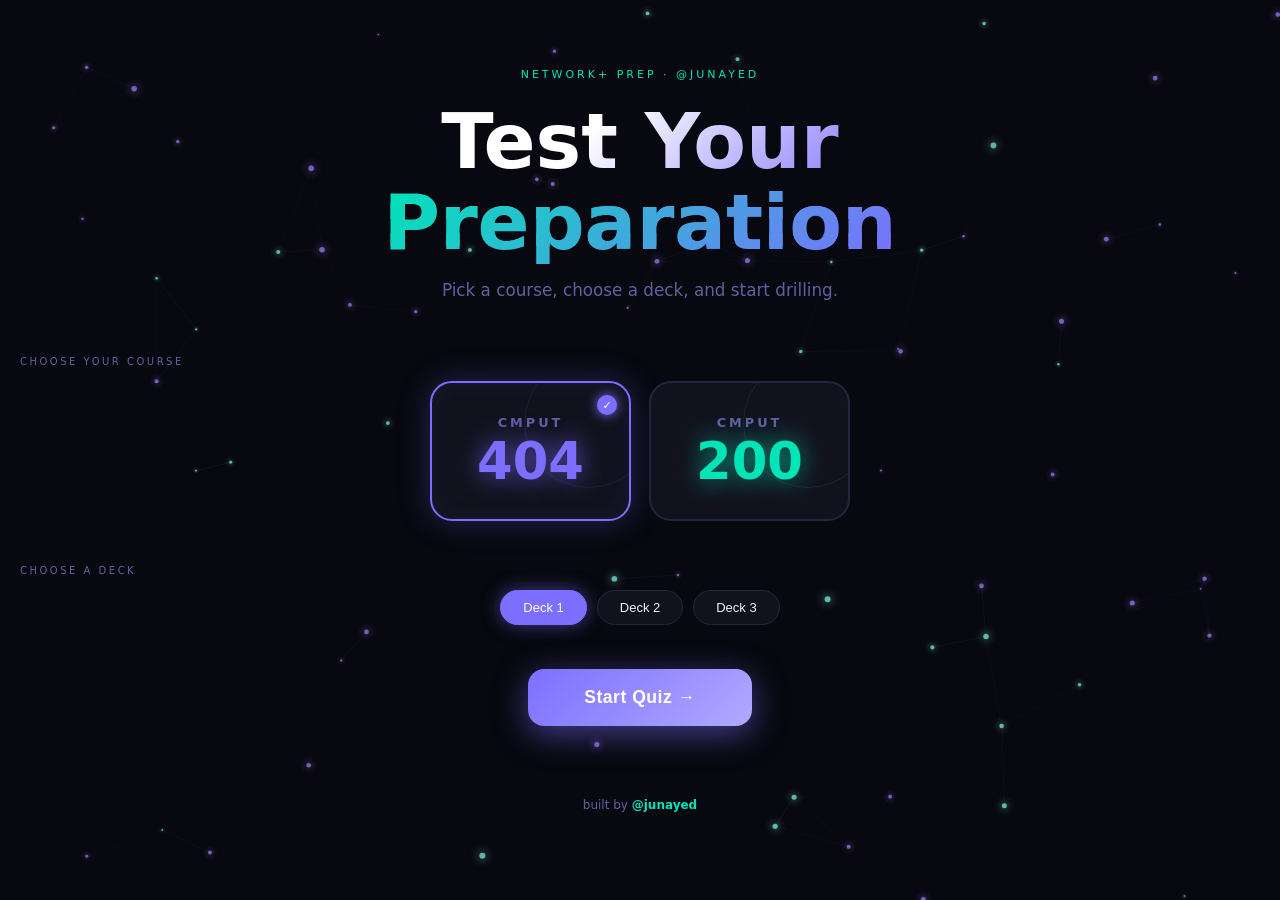
==== index.html @ 9c4a4578 "add index.html for GitHub Pages" ====
<!DOCTYPE html>
<html lang="en">
<head>
<meta charset="UTF-8">
<meta name="viewport" content="width=device-width, initial-scale=1.0">
<title>Net+ Quiz · @junayed</title>
<style>
*, *::before, *::after { box-sizing: border-box; margin: 0; padding: 0; }

:root {
  --bg:      #080810;
  --surface: #12121e;
  --surface2:#1a1a2a;
  --border:  #252540;
  --accent:  #7c6fff;
  --accent2: #00e5b8;
  --text:    #eeeeff;
  --muted:   #6060a0;
  --correct: #00e096;
  --wrong:   #ff4d6d;
}

body {
  font-family: system-ui, -apple-system, sans-serif;
  background: var(--bg);
  color: var(--text);
  min-height: 100vh;
  overflow-x: hidden;
}

/* fixed canvases */
#bgCanvas {
  position: fixed; inset: 0; z-index: 0; pointer-events: none;
}
#fxCanvas {
  position: fixed; inset: 0; z-index: 1000; pointer-events: none;
}

#landing, #quiz { position: relative; z-index: 1; }

/* ══════════ LANDING ══════════ */
#landing {
  min-height: 100vh;
  display: flex;
  flex-direction: column;
  align-items: center;
  justify-content: center;
  padding: 40px 20px 60px;
}

.hero-tag {
  font-size: 11px;
  color: var(--accent2);
  letter-spacing: 3px;
  text-transform: uppercase;
  margin-bottom: 20px;
  opacity: 0;
  animation: fadeDown .6s .15s forwards;
}

@keyframes fadeDown {
  from { opacity:0; transform:translateY(-12px); }
  to   { opacity:1; transform:translateY(0); }
}

.hero-title {
  font-size: clamp(2.6rem, 8vw, 4.8rem);
  font-weight: 900;
  text-align: center;
  line-height: 1.06;
  margin-bottom: 16px;
  opacity: 0;
  animation: fadeDown .6s .3s forwards;
}

.hero-title .line1 {
  display: block;
  background: linear-gradient(135deg, #fff 40%, var(--accent));
  -webkit-background-clip: text;
  -webkit-text-fill-color: transparent;
  background-clip: text;
}

/* glitch */
.glitch {
  display: block;
  background: linear-gradient(135deg, var(--accent2), var(--accent));
  -webkit-background-clip: text;
  -webkit-text-fill-color: transparent;
  background-clip: text;
  position: relative;
}
.glitch::before,
.glitch::after {
  content: attr(data-text);
  position: absolute;
  left: 0; top: 0;
  width: 100%;
  background: linear-gradient(135deg, var(--accent2), var(--accent));
  -webkit-background-clip: text;
  -webkit-text-fill-color: transparent;
  background-clip: text;
}
.glitch::before {
  clip-path: polygon(0 25%, 100% 25%, 100% 45%, 0 45%);
  animation: glitch1 4s infinite;
}
.glitch::after {
  clip-path: polygon(0 62%, 100% 62%, 100% 78%, 0 78%);
  animation: glitch2 4s infinite;
}
@keyframes glitch1 {
  0%,88%,100% { transform:translateX(0); }
  89%  { transform:translateX(-5px); filter:hue-rotate(80deg); }
  91%  { transform:translateX(5px); }
  93%  { transform:translateX(-2px); }
  95%  { transform:translateX(0); }
}
@keyframes glitch2 {
  0%,86%,100% { transform:translateX(0); }
  87%  { transform:translateX(5px); filter:hue-rotate(-80deg); }
  90%  { transform:translateX(-4px); }
  93%  { transform:translateX(2px); }
  95%  { transform:translateX(0); }
}

.hero-sub {
  font-size: 1.05rem;
  color: var(--muted);
  text-align: center;
  margin-bottom: 56px;
  opacity: 0;
  animation: fadeDown .6s .5s forwards;
}

.section-label {
  font-size: 10px;
  color: var(--muted);
  text-transform: uppercase;
  letter-spacing: 2.5px;
  margin-bottom: 14px;
  align-self: flex-start;
  max-width: 420px;
  width: 100%;
}

/* course cards */
.course-cards {
  display: flex;
  gap: 18px;
  margin-bottom: 44px;
  justify-content: center;
  width: 100%;
  max-width: 420px;
}

.course-card {
  flex: 1;
  min-width: 150px;
  padding: 32px 20px;
  background: var(--surface);
  border: 2px solid var(--border);
  border-radius: 22px;
  cursor: pointer;
  text-align: center;
  position: relative;
  overflow: hidden;
  will-change: transform;
}

/* spinning ring */
.course-card::before {
  content: '';
  position: absolute;
  width: 130px; height: 130px;
  border-radius: 50%;
  border: 1px solid rgba(124,111,255,.12);
  top: -25px; right: -25px;
  animation: spin 9s linear infinite;
  pointer-events: none;
}
.course-card[data-course="200"]::before {
  border-color: rgba(0,229,184,.12);
  animation-direction: reverse;
  animation-duration: 7s;
}
@keyframes spin { to { transform:rotate(360deg); } }

/* glare layer */
.course-card .shine {
  position: absolute; inset: 0;
  background: radial-gradient(circle at 50% 50%, rgba(255,255,255,.14), transparent 70%);
  opacity: 0;
  pointer-events: none;
  border-radius: inherit;
}

.course-card.active {
  border-color: var(--accent);
  box-shadow: 0 0 32px rgba(124,111,255,.28), inset 0 0 24px rgba(124,111,255,.06);
}
.course-card[data-course="200"].active {
  border-color: var(--accent2);
  box-shadow: 0 0 32px rgba(0,229,184,.28), inset 0 0 24px rgba(0,229,184,.06);
}

.c-check {
  position: absolute; top: 12px; right: 12px;
  width: 20px; height: 20px;
  border-radius: 50%;
  background: var(--accent);
  display: none; align-items: center; justify-content: center;
  z-index: 2;
  box-shadow: 0 0 12px var(--accent);
}
.course-card[data-course="200"] .c-check { background: var(--accent2); box-shadow: 0 0 12px var(--accent2); }
.course-card.active .c-check { display: flex; }
.c-check::after { content:'✓'; font-size:11px; color:#fff; font-weight:900; }

.c-num {
  font-size: .8rem;
  font-weight: 800;
  letter-spacing: 3px;
  color: var(--muted);
  margin-bottom: 6px;
  position: relative; z-index: 1;
}
.c-course-num {
  font-size: 3.2rem;
  font-weight: 900;
  line-height: 1;
  position: relative; z-index: 1;
  transition: transform .3s;
}
.course-card:hover .c-course-num { transform: scale(1.08); }
.course-card[data-course="404"] .c-course-num {
  color: var(--accent);
  text-shadow: 0 0 24px rgba(124,111,255,.7);
}
.course-card[data-course="200"] .c-course-num {
  color: var(--accent2);
  text-shadow: 0 0 24px rgba(0,229,184,.7);
}

/* deck chips */
.deck-row {
  display: flex;
  gap: 10px;
  flex-wrap: wrap;
  justify-content: center;
  margin-bottom: 44px;
  max-width: 420px;
  width: 100%;
}
.deck-chip {
  padding: 9px 22px;
  border-radius: 999px;
  border: 1.5px solid var(--border);
  background: var(--surface);
  color: var(--text);
  cursor: pointer;
  font-size: 13px;
  font-weight: 500;
  transition: all .2s;
}
.deck-chip:hover { border-color: var(--accent); color: var(--accent); }
.deck-chip.active {
  background: var(--accent);
  border-color: var(--accent);
  color: #fff;
  box-shadow: 0 0 18px rgba(124,111,255,.5);
}

/* start button */
.start-btn {
  padding: 18px 56px;
  font-size: 1.1rem;
  font-weight: 800;
  background: linear-gradient(135deg, var(--accent), #b0aaff);
  color: #fff;
  border: none;
  border-radius: 16px;
  cursor: pointer;
  transition: transform .2s, box-shadow .2s;
  box-shadow: 0 8px 32px rgba(124,111,255,.5);
  letter-spacing: .5px;
  animation: pulse-glow 2.8s ease-in-out infinite;
  position: relative;
  overflow: hidden;
}
@keyframes pulse-glow {
  0%,100% { box-shadow: 0 8px 32px rgba(124,111,255,.5); }
  50%     { box-shadow: 0 8px 48px rgba(124,111,255,.8), 0 0 0 8px rgba(124,111,255,.08); }
}
.start-btn:hover { transform: translateY(-4px) scale(1.03); }
.start-btn:active { transform: scale(.97); }

.ripple {
  position: absolute; border-radius: 50%;
  transform: scale(0);
  background: rgba(255,255,255,.35);
  animation: ripple-anim .6s linear;
  pointer-events: none;
}
@keyframes ripple-anim { to { transform:scale(4); opacity:0; } }

/* ══════════ QUIZ ══════════ */
#quiz { display: none; min-height: 100vh; padding: 0 20px 60px; }

.quiz-header {
  display: flex;
  align-items: center;
  justify-content: space-between;
  padding: 20px 0 24px;
  max-width: 800px;
  margin: 0 auto 24px;
  border-bottom: 1px solid var(--border);
}

.back-btn {
  background: none;
  border: 1.5px solid var(--border);
  color: var(--muted);
  padding: 8px 16px;
  border-radius: 8px;
  cursor: pointer;
  font-size: 13px;
  transition: all .2s;
}
.back-btn:hover { border-color: var(--accent); color: var(--accent); box-shadow: 0 0 12px rgba(124,111,255,.3); }

.quiz-title-bar { font-size: 14px; color: var(--muted); }
.quiz-title-bar strong { color: var(--text); }
.handle { font-size: 13px; color: var(--accent2); font-weight: 800; letter-spacing: .5px; }

.wrap { max-width: 800px; margin: 0 auto; }

/* progress */
.prog-wrap { display: flex; align-items: center; gap: 14px; margin-bottom: 22px; }
.prog-label { font-size: 13px; color: var(--muted); white-space: nowrap; min-width: 80px; }
.prog-track { flex:1; height:6px; background: var(--surface2); border-radius:999px; overflow:visible; position:relative; }
.prog-fill {
  height: 100%;
  background: linear-gradient(90deg, var(--accent), var(--accent2));
  border-radius: 999px;
  transition: width .4s cubic-bezier(.4,0,.2,1);
  position: relative;
  box-shadow: 0 0 12px rgba(124,111,255,.6);
}
.prog-fill::after {
  content: '';
  position: absolute;
  right: -5px; top: 50%;
  transform: translateY(-50%);
  width: 13px; height: 13px;
  border-radius: 50%;
  background: var(--accent2);
  box-shadow: 0 0 10px var(--accent2), 0 0 20px var(--accent2);
}

/* stat cards */
.stats-row {
  display: grid;
  grid-template-columns: repeat(4, 1fr);
  gap: 10px;
  margin-bottom: 22px;
}
.stat-card {
  background: var(--surface);
  border: 1px solid var(--border);
  border-radius: 14px;
  padding: 14px 10px;
  text-align: center;
  transition: transform .2s, box-shadow .2s;
}
.stat-card:hover { transform: translateY(-3px); box-shadow: 0 6px 24px rgba(0,0,0,.4); }
.stat-card .val { font-size: 1.7rem; font-weight: 900; transition: transform .25s; }
.stat-card .key { font-size: 10px; color: var(--muted); text-transform: uppercase; letter-spacing: 1.2px; margin-top: 4px; }
.stat-card.s-correct .val { color: var(--correct); text-shadow: 0 0 14px rgba(0,224,150,.5); }
.stat-card.s-score   .val { color: var(--accent2); text-shadow: 0 0 14px rgba(0,229,184,.5); }

/* question card */
.q-meta { display:flex; align-items:center; justify-content:space-between; margin-bottom:10px; }
.q-num { font-size:11px; color:var(--muted); text-transform:uppercase; letter-spacing:1.5px; }

.flip-wrap { perspective: 1400px; margin-bottom: 14px; }

.q-card {
  background: var(--surface);
  border: 1px solid var(--border);
  border-radius: 20px;
  padding: 30px 28px 24px;
  position: relative;
  will-change: transform;
  transition: box-shadow .3s;
}
.q-card:hover { box-shadow: 0 20px 60px rgba(0,0,0,.5), 0 0 0 1px rgba(124,111,255,.15); }

.q-text {
  font-size: 1.05rem;
  line-height: 1.7;
  margin-bottom: 22px;
}

/* option buttons */
.opt-btn {
  display: flex;
  align-items: center;
  gap: 12px;
  width: 100%;
  margin: 8px 0;
  padding: 15px 18px;
  border-radius: 12px;
  border: 1.5px solid var(--border);
  background: var(--surface2);
  color: var(--text);
  cursor: pointer;
  text-align: left;
  font-size: .93rem;
  line-height: 1.45;
  transition: border-color .15s, background .15s, transform .18s, box-shadow .18s;
  position: relative;
  overflow: hidden;
}
.opt-btn::before {
  content: '';
  position: absolute; inset: 0;
  background: linear-gradient(135deg, rgba(124,111,255,.1), transparent);
  opacity: 0;
  transition: opacity .2s;
}
.opt-btn:hover:not(:disabled)::before { opacity: 1; }
.opt-btn:hover:not(:disabled) {
  border-color: var(--accent);
  transform: translateX(6px) translateY(-1px);
  box-shadow: -4px 4px 20px rgba(124,111,255,.2);
}

.opt-btn .badge {
  min-width: 30px; height: 30px;
  border-radius: 8px;
  background: var(--surface);
  border: 1px solid var(--border);
  display: flex; align-items: center; justify-content: center;
  font-size: 11px; font-weight: 800; color: var(--muted);
  flex-shrink: 0;
  transition: all .2s;
}

.opt-btn.selected        { border-color: var(--accent); background: rgba(124,111,255,.12); }
.opt-btn.selected .badge { background: var(--accent); border-color: var(--accent); color: #fff; box-shadow: 0 0 10px var(--accent); }

.opt-btn.correct         { border-color: var(--correct); background: rgba(0,224,150,.1); animation: correctPop .4s ease; }
.opt-btn.correct .badge  { background: var(--correct); border-color: var(--correct); color: #fff; box-shadow: 0 0 14px var(--correct); }
@keyframes correctPop {
  0%  { transform: scale(1); }
  40% { transform: scale(1.03) translateX(4px); }
  100%{ transform: scale(1); }
}

.opt-btn.wrong           { border-color: var(--wrong); background: rgba(255,77,109,.1); animation: shake .4s ease; }
.opt-btn.wrong .badge    { background: var(--wrong); border-color: var(--wrong); color: #fff; box-shadow: 0 0 14px var(--wrong); }
@keyframes shake {
  0%,100%{ transform:translateX(0); }
  20%    { transform:translateX(-8px); }
  40%    { transform:translateX(8px); }
  60%    { transform:translateX(-5px); }
  80%    { transform:translateX(5px); }
}
.opt-btn:disabled { cursor: default; }

/* nav */
.nav { display:flex; gap:10px; justify-content:space-between; }
.nav-btn {
  padding: 14px 32px;
  border-radius: 12px;
  border: 1.5px solid var(--border);
  background: var(--surface);
  color: var(--text);
  font-size: 14px; font-weight: 700;
  cursor: pointer;
  transition: all .2s;
  position: relative; overflow: hidden;
}
.nav-btn:hover:not(:disabled) {
  border-color: var(--accent); color: var(--accent);
  box-shadow: 0 0 20px rgba(124,111,255,.25);
  transform: translateY(-2px);
}
.nav-btn.primary {
  background: linear-gradient(135deg, var(--accent), #a09aff);
  border-color: var(--accent); color: #fff;
  box-shadow: 0 4px 20px rgba(124,111,255,.4);
}
.nav-btn.primary:hover:not(:disabled) {
  transform: translateY(-3px);
  box-shadow: 0 8px 28px rgba(124,111,255,.55);
  color: #fff;
}
.nav-btn:disabled { opacity:.3; cursor:not-allowed; transform:none; box-shadow:none; }

/* wipe overlay */
#overlay {
  position: fixed; inset: 0;
  background: linear-gradient(135deg, var(--accent), #3d2ea0);
  z-index: 500;
  transform: scaleY(0);
  transform-origin: bottom;
  pointer-events: none;
}

/* footer */
.footer-credit { text-align:center; padding:28px 0 0; font-size:12px; color:var(--muted); }
.footer-credit span { color:var(--accent2); font-weight:700; }

@media (max-width:520px) {
  .stats-row { grid-template-columns:repeat(2,1fr); }
  .quiz-title-bar { display:none; }
  .q-card { padding:20px 16px 16px; }
}
</style>
</head>
<body>

<canvas id="bgCanvas"></canvas>
<canvas id="fxCanvas"></canvas>
<div id="overlay"></div>

<!-- ═══════════════ LANDING ═══════════════ -->
<div id="landing">
  <p class="hero-tag">Network+ Prep · @junayed</p>
  <h1 class="hero-title">
    <span class="line1">Test Your</span>
    <span class="glitch" data-text="Preparation">Preparation</span>
  </h1>
  <p class="hero-sub">Pick a course, choose a deck, and start drilling.</p>

  <p class="section-label">Choose your course</p>
  <div class="course-cards">
    <div class="course-card active" data-course="404" onclick="selectCourse('404')">
      <div class="shine"></div>
      <div class="c-check"></div>
      <div class="c-num">CMPUT</div>
      <div class="c-course-num">404</div>
    </div>
    <div class="course-card" data-course="200" onclick="selectCourse('200')">
      <div class="shine"></div>
      <div class="c-check"></div>
      <div class="c-num">CMPUT</div>
      <div class="c-course-num">200</div>
    </div>
  </div>

  <p class="section-label">Choose a deck</p>
  <div class="deck-row" id="landingDecks"></div>

  <button class="start-btn" id="startBtn" onclick="startQuiz(event)">Start Quiz →</button>
  <div class="footer-credit" style="margin-top:44px">built by <span>@junayed</span></div>
</div>

<!-- ═══════════════ QUIZ ═══════════════ -->
<div id="quiz">
  <div class="quiz-header">
    <button class="back-btn" onclick="goHome()">← Home</button>
    <div class="quiz-title-bar">Course <strong id="hdr-course"></strong> · <span id="hdr-deck"></span></div>
    <div class="handle">@junayed</div>
  </div>
  <div class="wrap">
    <div class="prog-wrap">
      <span class="prog-label" id="progress">Q 1 / —</span>
      <div class="prog-track"><div class="prog-fill" id="progFill" style="width:0%"></div></div>
    </div>

    <div class="stats-row">
      <div class="stat-card s-correct"><div class="val" id="stat-correct">0</div><div class="key">Correct</div></div>
      <div class="stat-card"><div class="val" id="stat-answered">0</div><div class="key">Answered</div></div>
      <div class="stat-card"><div class="val" id="stat-remaining">—</div><div class="key">Remaining</div></div>
      <div class="stat-card s-score"><div class="val" id="stat-score">—</div><div class="key">Score</div></div>
    </div>

    <div class="q-meta"><span class="q-num" id="q-num-label"></span></div>

    <div class="flip-wrap">
      <div class="q-card" id="qCard">
        <div class="q-text" id="question"></div>
        <div id="options"></div>
      </div>
    </div>

    <div class="nav">
      <button class="nav-btn" id="btnPrev" onclick="prev()">← Prev</button>
      <button class="nav-btn primary" id="btnNext" onclick="next()">Next →</button>
    </div>
    <div class="footer-credit">built by <span>@junayed</span></div>
  </div>
</div>

<script>
// ═══════════════════════════════════════════
//  CANVAS — background network graph
// ═══════════════════════════════════════════
const bgC = document.getElementById('bgCanvas');
const bgX = bgC.getContext('2d');
const fxC = document.getElementById('fxCanvas');
const fxX = fxC.getContext('2d');

let W, H;
function resize() {
  W = bgC.width  = fxC.width  = window.innerWidth;
  H = bgC.height = fxC.height = window.innerHeight;
}
window.addEventListener('resize', resize);
resize();

const NODES = Array.from({ length: 75 }, () => ({
  x:   Math.random() * window.innerWidth,
  y:   Math.random() * window.innerHeight,
  vx:  (Math.random() - .5) * .45,
  vy:  (Math.random() - .5) * .45,
  r:   Math.random() * 2.2 + .8,
  hue: Math.random() < .55 ? 256 : 168
}));

const mouse = { x: W / 2, y: H / 2 };
window.addEventListener('mousemove', e => { mouse.x = e.clientX; mouse.y = e.clientY; });

(function drawBg() {
  bgX.clearRect(0, 0, W, H);

  NODES.forEach(n => {
    n.x += n.vx; n.y += n.vy;
    if (n.x < 0 || n.x > W) n.vx *= -1;
    if (n.y < 0 || n.y > H) n.vy *= -1;
    const dx = n.x - mouse.x, dy = n.y - mouse.y;
    const d  = Math.hypot(dx, dy);
    if (d < 130) { n.x += (dx / d) * .6; n.y += (dy / d) * .6; }
  });

  // edges
  for (let i = 0; i < NODES.length; i++) {
    for (let j = i + 1; j < NODES.length; j++) {
      const a = NODES[i], b = NODES[j];
      const d = Math.hypot(a.x - b.x, a.y - b.y);
      if (d < 150) {
        bgX.beginPath();
        bgX.moveTo(a.x, a.y);
        bgX.lineTo(b.x, b.y);
        bgX.strokeStyle = `hsla(${(a.hue+b.hue)/2},70%,65%,${(1-d/150)*.13})`;
        bgX.lineWidth = .7;
        bgX.stroke();
      }
    }
  }

  // nodes + glow
  NODES.forEach(n => {
    const grd = bgX.createRadialGradient(n.x, n.y, 0, n.x, n.y, n.r * 5);
    grd.addColorStop(0, `hsla(${n.hue},80%,70%,.22)`);
    grd.addColorStop(1, 'transparent');
    bgX.beginPath(); bgX.arc(n.x, n.y, n.r * 5, 0, Math.PI * 2);
    bgX.fillStyle = grd; bgX.fill();

    bgX.beginPath(); bgX.arc(n.x, n.y, n.r, 0, Math.PI * 2);
    bgX.fillStyle = `hsla(${n.hue},80%,72%,.7)`; bgX.fill();
  });

  requestAnimationFrame(drawBg);
})();

// ═══════════════════════════════════════════
//  FX CANVAS — particle bursts
// ═══════════════════════════════════════════
let particles = [];

function burst(x, y, color, n = 30) {
  for (let i = 0; i < n; i++) {
    const angle = (Math.PI * 2 * i / n) + Math.random() * .6;
    const spd   = Math.random() * 7 + 2;
    particles.push({
      x, y,
      vx: Math.cos(angle) * spd,
      vy: Math.sin(angle) * spd,
      r: Math.random() * 4 + 2,
      life: 1,
      decay: .02 + Math.random() * .02,
      color
    });
  }
}

(function drawFx() {
  fxX.clearRect(0, 0, W, H);
  particles = particles.filter(p => p.life > 0);
  particles.forEach(p => {
    p.x += p.vx; p.y += p.vy;
    p.vy += .18; p.vx *= .97;
    p.life -= p.decay;
    fxX.globalAlpha = Math.max(0, p.life);
    fxX.beginPath();
    fxX.arc(p.x, p.y, p.r * p.life, 0, Math.PI * 2);
    fxX.fillStyle = p.color;
    fxX.fill();
  });
  fxX.globalAlpha = 1;
  requestAnimationFrame(drawFx);
})();

// ═══════════════════════════════════════════
//  3D TILT — course cards
// ═══════════════════════════════════════════
document.querySelectorAll('.course-card').forEach(card => {
  card.addEventListener('mousemove', e => {
    const r  = card.getBoundingClientRect();
    const x  = (e.clientX - r.left) / r.width  - .5;
    const y  = (e.clientY - r.top)  / r.height - .5;
    card.style.transition = 'border-color .3s, box-shadow .3s';
    card.style.transform  = `perspective(700px) rotateX(${-y*24}deg) rotateY(${x*24}deg) scale(1.07) translateZ(12px)`;
    card.querySelector('.shine').style.background =
      `radial-gradient(circle at ${(x+.5)*100}% ${(y+.5)*100}%, rgba(255,255,255,.2), transparent 65%)`;
    card.querySelector('.shine').style.opacity = '1';
  });
  card.addEventListener('mouseleave', () => {
    card.style.transition = 'transform .55s ease, border-color .3s, box-shadow .3s';
    card.style.transform  = '';
    card.querySelector('.shine').style.opacity = '0';
  });
});

// ═══════════════════════════════════════════
//  3D TILT — question card (subtle)
// ═══════════════════════════════════════════
const qCard = document.getElementById('qCard');
let tiltLocked = false;

qCard.addEventListener('mousemove', e => {
  if (tiltLocked) return;
  const r = qCard.getBoundingClientRect();
  const x = (e.clientX - r.left) / r.width  - .5;
  const y = (e.clientY - r.top)  / r.height - .5;
  qCard.style.transition = 'box-shadow .3s';
  qCard.style.transform  = `perspective(1000px) rotateX(${-y*7}deg) rotateY(${x*7}deg)`;
});
qCard.addEventListener('mouseleave', () => {
  if (tiltLocked) return;
  qCard.style.transition = 'transform .55s ease, box-shadow .3s';
  qCard.style.transform  = '';
});

// ═══════════════════════════════════════════
//  RIPPLE on start button
// ═══════════════════════════════════════════
document.getElementById('startBtn').addEventListener('click', e => {
  const btn = e.currentTarget;
  const r   = btn.getBoundingClientRect();
  const sz  = Math.max(btn.offsetWidth, btn.offsetHeight);
  const el  = document.createElement('span');
  el.className = 'ripple';
  el.style.cssText = `width:${sz}px;height:${sz}px;left:${e.clientX-r.left-sz/2}px;top:${e.clientY-r.top-sz/2}px`;
  btn.appendChild(el);
  setTimeout(() => el.remove(), 600);
});

// ═══════════════════════════════════════════
//  DATA
// ═══════════════════════════════════════════
let current = 0, questions = [], answers = {};
let activeCourse = '404', activeDeck = '1';

const COURSES = {
  '404': [{ value:'1', label:'Deck 1' }, { value:'2', label:'Deck 2' }, { value:'3', label:'Deck 3' }],
  '200': [{ value:'mix', label:'Mix' }, { value:'session10', label:'Session 10' }, { value:'session11', label:'Session 11' }]
};

// ─── LANDING ───
function selectCourse(course) {
  activeCourse = course;
  document.querySelectorAll('.course-card').forEach(c =>
    c.classList.toggle('active', c.dataset.course === course)
  );
  renderDeckChips();
}

function renderDeckChips() {
  const decks = COURSES[activeCourse];
  activeDeck  = decks[0].value;
  document.getElementById('landingDecks').innerHTML = decks.map((d, i) =>
    `<button class="deck-chip ${i===0?'active':''}" onclick="selectDeck('${d.value}',this)">${d.label}</button>`
  ).join('');
}

function selectDeck(val, el) {
  activeDeck = val;
  document.querySelectorAll('.deck-chip').forEach(c => c.classList.remove('active'));
  el.classList.add('active');
}

// ─── WIPE TRANSITION ───
function wipe(cb) {
  const ov = document.getElementById('overlay');
  ov.style.transition    = 'transform .32s cubic-bezier(.4,0,.2,1)';
  ov.style.transformOrigin = 'bottom';
  ov.style.transform     = 'scaleY(1)';
  setTimeout(() => {
    cb();
    ov.style.transformOrigin = 'top';
    ov.style.transform = 'scaleY(0)';
    setTimeout(() => { ov.style.transition = ''; }, 340);
  }, 320);
}

// ─── START ───
async function startQuiz() {
  try {
    const folder = activeCourse === '404' ? '400' : activeCourse;
    const res    = await fetch(`./${folder}/${activeDeck}.json`);
    if (!res.ok) throw new Error('HTTP ' + res.status);
    const data   = await res.json();
    questions    = data.map(q => ({ question:q.question, options:q.options, answer:q.answer }));
    current      = 0; answers = {};

    document.getElementById('hdr-course').textContent = 'Cmput ' + activeCourse;
    document.getElementById('hdr-deck').textContent   =
      COURSES[activeCourse].find(d => d.value === activeDeck).label;

    wipe(() => {
      document.getElementById('landing').style.display = 'none';
      document.getElementById('quiz').style.display    = 'block';
      window.scrollTo(0, 0);
      render();
    });
  } catch(e) {
    console.error(e);
    alert('Could not load deck — check console.');
  }
}

function goHome() {
  wipe(() => {
    document.getElementById('quiz').style.display    = 'none';
    document.getElementById('landing').style.display = 'flex';
    window.scrollTo(0, 0);
  });
}

// ─── STATS (count-up pop) ───
function setVal(id, val) {
  const el = document.getElementById(id);
  if (el.textContent !== String(val)) {
    el.style.transform = 'scale(1.35)';
    el.textContent = val;
    setTimeout(() => { el.style.transition = 'transform .25s'; el.style.transform = ''; }, 20);
  }
}

function updateStats() {
  const answered = Object.keys(answers).filter(i => answers[i].length > 0).length;
  let correct = 0;
  Object.keys(answers).forEach(i => {
    const ca = Array.isArray(questions[i].answer) ? questions[i].answer : [questions[i].answer];
    const ua = answers[i];
    if (ua && ca.length === ua.length && ca.every(a => ua.includes(a))) correct++;
  });
  const remaining = questions.length - answered;
  const pct  = answered === 0 ? '—' : Math.round((correct / questions.length) * 100) + '%';
  const prog = Math.round(((current + 1) / questions.length) * 100);

  setVal('stat-correct',   correct);
  setVal('stat-answered',  answered);
  setVal('stat-remaining', remaining);
  setVal('stat-score',     pct);
  document.getElementById('progFill').style.width       = prog + '%';
  document.getElementById('progress').textContent       = `Q ${current+1} / ${questions.length}`;
  document.getElementById('q-num-label').textContent    = `Question ${current+1} of ${questions.length}`;
}

// ─── RENDER ───
function render() {
  if (!questions.length) return;
  const q  = questions[current];
  document.getElementById('question').textContent = q.question;

  const optsDiv = document.getElementById('options');
  optsDiv.innerHTML = '';
  const badges  = ['A','B','C','D','E','F','G','H'];
  const ca      = Array.isArray(q.answer) ? q.answer : [q.answer];
  const ua      = answers[current] || [];

  q.options.forEach((opt, idx) => {
    const btn = document.createElement('button');
    btn.className = 'opt-btn';

    const badge = document.createElement('span');
    badge.className  = 'badge';
    badge.textContent = badges[idx] || idx + 1;
    btn.appendChild(badge);

    const txt = document.createElement('span');
    txt.textContent = opt;
    btn.appendChild(txt);

    if (ua.includes(opt)) btn.classList.add('selected');
    if (ua.length > 0) {
      if (ca.includes(opt))                        btn.classList.add('correct');
      if (ua.includes(opt) && !ca.includes(opt))   btn.classList.add('wrong');
      btn.disabled = true;
    }

    btn.onclick = () => pick(opt, btn);
    optsDiv.appendChild(btn);
  });

  document.getElementById('btnPrev').disabled = current === 0;
  document.getElementById('btnNext').disabled = current === questions.length - 1;
  updateStats();
}

// ─── PICK with particles ───
function pick(opt, btn) {
  if (!answers[current]) answers[current] = [];
  if (answers[current].includes(opt)) {
    answers[current] = answers[current].filter(o => o !== opt);
  } else {
    answers[current].push(opt);
  }

  const ca = Array.isArray(questions[current].answer)
    ? questions[current].answer : [questions[current].answer];
  const ua = answers[current];

  if (ua.length > 0) {
    const r  = btn.getBoundingClientRect();
    const cx = r.left + r.width / 2, cy = r.top + r.height / 2;
    const allCorrect = ca.length === ua.length && ca.every(a => ua.includes(a));
    burst(cx, cy, allCorrect ? '#00e096' : '#ff4d6d', allCorrect ? 30 : 12);
  }
  render();
}

// ─── 3D FLIP NAV ───
function flipTo(dir) {
  tiltLocked = true;
  qCard.style.transition = 'transform .22s ease-in, opacity .2s';
  qCard.style.transform  = dir === 'next'
    ? 'perspective(1400px) rotateY(-88deg)'
    : 'perspective(1400px) rotateY(88deg)';
  qCard.style.opacity = '.3';

  setTimeout(() => {
    if (dir === 'next') { if (current < questions.length - 1) current++; }
    else                { if (current > 0) current--; }
    render();

    qCard.style.transition = 'none';
    qCard.style.transform  = dir === 'next'
      ? 'perspective(1400px) rotateY(88deg)'
      : 'perspective(1400px) rotateY(-88deg)';
    qCard.style.opacity = '.3';

    requestAnimationFrame(() => {
      qCard.style.transition = 'transform .3s ease-out, opacity .25s';
      qCard.style.transform  = 'perspective(1400px) rotateY(0deg)';
      qCard.style.opacity    = '1';
      setTimeout(() => {
        qCard.style.transition = '';
        qCard.style.transform  = '';
        tiltLocked = false;
      }, 320);
    });
  }, 220);
}

function next() { if (current < questions.length - 1) flipTo('next'); }
function prev() { if (current > 0)                    flipTo('prev'); }

// ─── INIT ───
renderDeckChips();
</script>
</body>
</html>
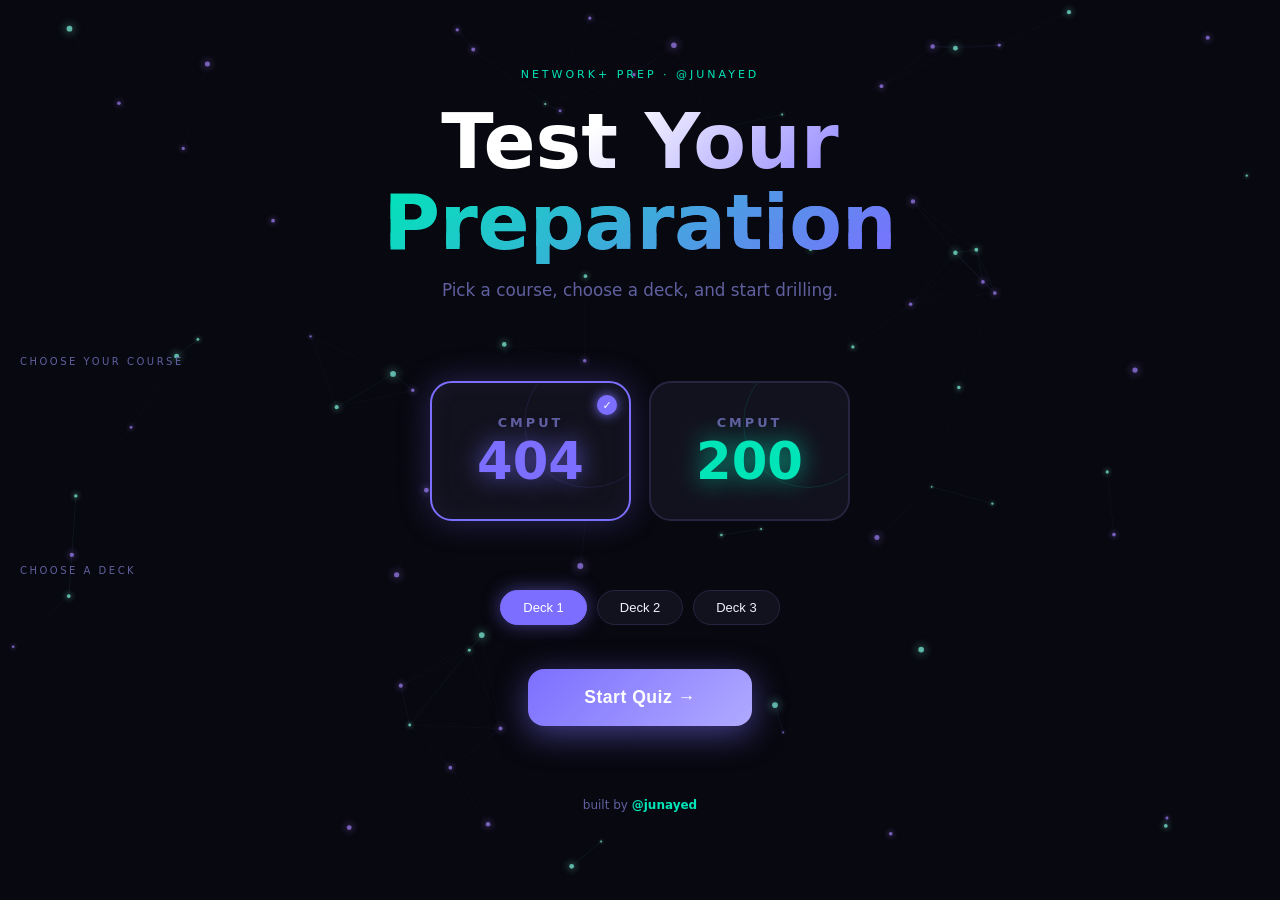
==== commit 55b547d8: "add session 12 & 13 (set 1 & 2) for Cmput 200" ====
--- a/index.html
+++ b/index.html
@@ -768,7 +768,15 @@
 
 const COURSES = {
   '404': [{ value:'1', label:'Deck 1' }, { value:'2', label:'Deck 2' }, { value:'3', label:'Deck 3' }],
-  '200': [{ value:'mix', label:'Mix' }, { value:'session10', label:'Session 10' }, { value:'session11', label:'Session 11' }]
+  '200': [
+    { value:'mix',          label:'Mix'            },
+    { value:'session10',    label:'Session 10'     },
+    { value:'session11',    label:'Session 11'     },
+    { value:'session12set1',label:'Session 12 · S1'},
+    { value:'session12set2',label:'Session 12 · S2'},
+    { value:'session13set1',label:'Session 13 · S1'},
+    { value:'session13set2',label:'Session 13 · S2'}
+  ]
 };
 
 // ─── LANDING ───
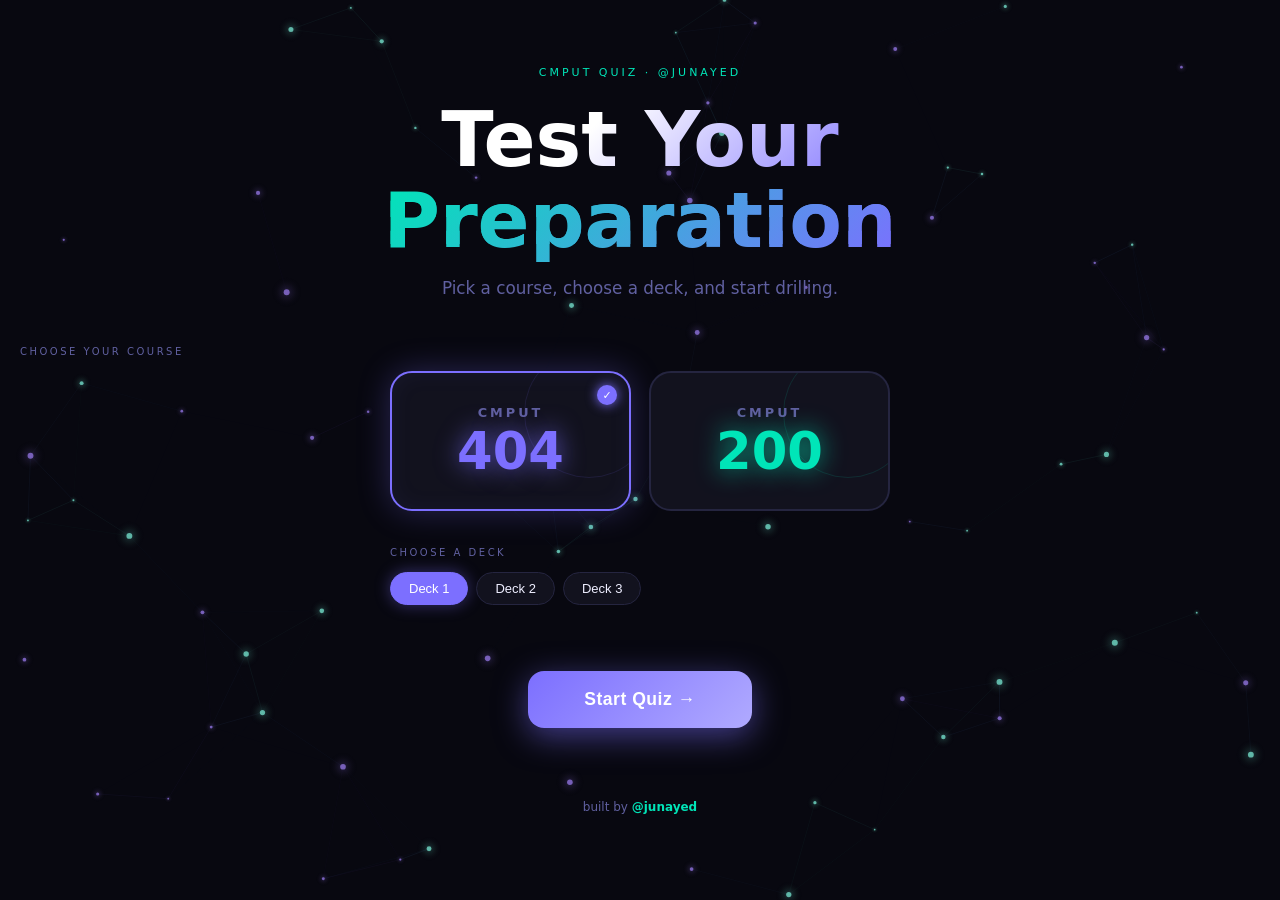
==== commit 0b24dfdb: "add 200 categories (sessions/midterm/final), timer, image support, all new sessions" ====
--- a/index.html
+++ b/index.html
@@ -3,7 +3,7 @@
 <head>
 <meta charset="UTF-8">
 <meta name="viewport" content="width=device-width, initial-scale=1.0">
-<title>Net+ Quiz · @junayed</title>
+<title>Cmput Quiz · @junayed</title>
 <style>
 *, *::before, *::after { box-sizing: border-box; margin: 0; padding: 0; }
 
@@ -14,6 +14,8 @@
   --border:  #252540;
   --accent:  #7c6fff;
   --accent2: #00e5b8;
+  --amber:   #f59e0b;
+  --coral:   #ff4d6d;
   --text:    #eeeeff;
   --muted:   #6060a0;
   --correct: #00e096;
@@ -28,15 +30,9 @@
   overflow-x: hidden;
 }
 
-/* fixed canvases */
-#bgCanvas {
-  position: fixed; inset: 0; z-index: 0; pointer-events: none;
-}
-#fxCanvas {
-  position: fixed; inset: 0; z-index: 1000; pointer-events: none;
-}
-
-#landing, #quiz { position: relative; z-index: 1; }
+#bgCanvas { position:fixed; inset:0; z-index:0; pointer-events:none; }
+#fxCanvas { position:fixed; inset:0; z-index:1000; pointer-events:none; }
+#landing, #quiz { position:relative; z-index:1; }
 
 /* ══════════ LANDING ══════════ */
 #landing {
@@ -49,15 +45,11 @@
 }
 
 .hero-tag {
-  font-size: 11px;
-  color: var(--accent2);
-  letter-spacing: 3px;
-  text-transform: uppercase;
+  font-size: 11px; color: var(--accent2);
+  letter-spacing: 3px; text-transform: uppercase;
   margin-bottom: 20px;
-  opacity: 0;
-  animation: fadeDown .6s .15s forwards;
-}
-
+  opacity: 0; animation: fadeDown .6s .15s forwards;
+}
 @keyframes fadeDown {
   from { opacity:0; transform:translateY(-12px); }
   to   { opacity:1; transform:translateY(0); }
@@ -65,458 +57,342 @@
 
 .hero-title {
   font-size: clamp(2.6rem, 8vw, 4.8rem);
-  font-weight: 900;
-  text-align: center;
-  line-height: 1.06;
+  font-weight: 900; text-align: center; line-height: 1.06;
   margin-bottom: 16px;
-  opacity: 0;
-  animation: fadeDown .6s .3s forwards;
-}
-
+  opacity: 0; animation: fadeDown .6s .3s forwards;
+}
 .hero-title .line1 {
   display: block;
   background: linear-gradient(135deg, #fff 40%, var(--accent));
-  -webkit-background-clip: text;
-  -webkit-text-fill-color: transparent;
-  background-clip: text;
-}
-
-/* glitch */
+  -webkit-background-clip: text; -webkit-text-fill-color: transparent; background-clip: text;
+}
 .glitch {
   display: block;
   background: linear-gradient(135deg, var(--accent2), var(--accent));
-  -webkit-background-clip: text;
-  -webkit-text-fill-color: transparent;
-  background-clip: text;
+  -webkit-background-clip: text; -webkit-text-fill-color: transparent; background-clip: text;
   position: relative;
 }
-.glitch::before,
-.glitch::after {
-  content: attr(data-text);
-  position: absolute;
-  left: 0; top: 0;
-  width: 100%;
+.glitch::before, .glitch::after {
+  content: attr(data-text); position: absolute; left:0; top:0; width:100%;
   background: linear-gradient(135deg, var(--accent2), var(--accent));
-  -webkit-background-clip: text;
-  -webkit-text-fill-color: transparent;
-  background-clip: text;
-}
-.glitch::before {
-  clip-path: polygon(0 25%, 100% 25%, 100% 45%, 0 45%);
-  animation: glitch1 4s infinite;
-}
-.glitch::after {
-  clip-path: polygon(0 62%, 100% 62%, 100% 78%, 0 78%);
-  animation: glitch2 4s infinite;
-}
+  -webkit-background-clip: text; -webkit-text-fill-color: transparent; background-clip: text;
+}
+.glitch::before { clip-path:polygon(0 25%,100% 25%,100% 45%,0 45%); animation:glitch1 4s infinite; }
+.glitch::after  { clip-path:polygon(0 62%,100% 62%,100% 78%,0 78%); animation:glitch2 4s infinite; }
 @keyframes glitch1 {
-  0%,88%,100% { transform:translateX(0); }
-  89%  { transform:translateX(-5px); filter:hue-rotate(80deg); }
-  91%  { transform:translateX(5px); }
-  93%  { transform:translateX(-2px); }
-  95%  { transform:translateX(0); }
+  0%,88%,100%{transform:translateX(0)}89%{transform:translateX(-5px);filter:hue-rotate(80deg)}
+  91%{transform:translateX(5px)}93%{transform:translateX(-2px)}95%{transform:translateX(0)}
 }
 @keyframes glitch2 {
-  0%,86%,100% { transform:translateX(0); }
-  87%  { transform:translateX(5px); filter:hue-rotate(-80deg); }
-  90%  { transform:translateX(-4px); }
-  93%  { transform:translateX(2px); }
-  95%  { transform:translateX(0); }
+  0%,86%,100%{transform:translateX(0)}87%{transform:translateX(5px);filter:hue-rotate(-80deg)}
+  90%{transform:translateX(-4px)}93%{transform:translateX(2px)}95%{transform:translateX(0)}
 }
 
 .hero-sub {
-  font-size: 1.05rem;
-  color: var(--muted);
-  text-align: center;
-  margin-bottom: 56px;
-  opacity: 0;
-  animation: fadeDown .6s .5s forwards;
+  font-size: 1.05rem; color: var(--muted); text-align: center;
+  margin-bottom: 48px;
+  opacity: 0; animation: fadeDown .6s .5s forwards;
 }
 
 .section-label {
-  font-size: 10px;
-  color: var(--muted);
-  text-transform: uppercase;
-  letter-spacing: 2.5px;
+  font-size: 10px; color: var(--muted);
+  text-transform: uppercase; letter-spacing: 2.5px;
   margin-bottom: 14px;
-  align-self: flex-start;
-  max-width: 420px;
-  width: 100%;
-}
-
-/* course cards */
+  align-self: flex-start; max-width: 500px; width: 100%;
+}
+
+/* ── course cards ── */
 .course-cards {
-  display: flex;
-  gap: 18px;
-  margin-bottom: 44px;
-  justify-content: center;
-  width: 100%;
-  max-width: 420px;
-}
-
+  display: flex; gap: 18px; margin-bottom: 36px;
+  justify-content: center; width: 100%; max-width: 500px;
+}
 .course-card {
-  flex: 1;
-  min-width: 150px;
-  padding: 32px 20px;
-  background: var(--surface);
-  border: 2px solid var(--border);
-  border-radius: 22px;
-  cursor: pointer;
-  text-align: center;
-  position: relative;
-  overflow: hidden;
-  will-change: transform;
-}
-
-/* spinning ring */
+  flex:1; min-width:150px; padding:32px 20px;
+  background:var(--surface); border:2px solid var(--border);
+  border-radius:22px; cursor:pointer; text-align:center;
+  position:relative; overflow:hidden; will-change:transform;
+}
 .course-card::before {
-  content: '';
-  position: absolute;
-  width: 130px; height: 130px;
-  border-radius: 50%;
-  border: 1px solid rgba(124,111,255,.12);
-  top: -25px; right: -25px;
-  animation: spin 9s linear infinite;
-  pointer-events: none;
-}
-.course-card[data-course="200"]::before {
-  border-color: rgba(0,229,184,.12);
-  animation-direction: reverse;
-  animation-duration: 7s;
-}
-@keyframes spin { to { transform:rotate(360deg); } }
-
-/* glare layer */
+  content:''; position:absolute; width:130px; height:130px;
+  border-radius:50%; border:1px solid rgba(124,111,255,.12);
+  top:-25px; right:-25px; animation:spin 9s linear infinite; pointer-events:none;
+}
+.course-card[data-course="200"]::before { border-color:rgba(0,229,184,.12); animation-direction:reverse; }
+@keyframes spin { to{transform:rotate(360deg)} }
 .course-card .shine {
-  position: absolute; inset: 0;
-  background: radial-gradient(circle at 50% 50%, rgba(255,255,255,.14), transparent 70%);
-  opacity: 0;
-  pointer-events: none;
-  border-radius: inherit;
-}
-
+  position:absolute; inset:0;
+  background:radial-gradient(circle at 50% 50%,rgba(255,255,255,.14),transparent 70%);
+  opacity:0; pointer-events:none; border-radius:inherit;
+}
 .course-card.active {
-  border-color: var(--accent);
-  box-shadow: 0 0 32px rgba(124,111,255,.28), inset 0 0 24px rgba(124,111,255,.06);
+  border-color:var(--accent);
+  box-shadow:0 0 32px rgba(124,111,255,.28),inset 0 0 24px rgba(124,111,255,.06);
 }
 .course-card[data-course="200"].active {
-  border-color: var(--accent2);
-  box-shadow: 0 0 32px rgba(0,229,184,.28), inset 0 0 24px rgba(0,229,184,.06);
-}
-
+  border-color:var(--accent2);
+  box-shadow:0 0 32px rgba(0,229,184,.28),inset 0 0 24px rgba(0,229,184,.06);
+}
 .c-check {
-  position: absolute; top: 12px; right: 12px;
-  width: 20px; height: 20px;
-  border-radius: 50%;
-  background: var(--accent);
-  display: none; align-items: center; justify-content: center;
-  z-index: 2;
-  box-shadow: 0 0 12px var(--accent);
-}
-.course-card[data-course="200"] .c-check { background: var(--accent2); box-shadow: 0 0 12px var(--accent2); }
-.course-card.active .c-check { display: flex; }
-.c-check::after { content:'✓'; font-size:11px; color:#fff; font-weight:900; }
-
-.c-num {
-  font-size: .8rem;
-  font-weight: 800;
-  letter-spacing: 3px;
-  color: var(--muted);
-  margin-bottom: 6px;
-  position: relative; z-index: 1;
-}
-.c-course-num {
-  font-size: 3.2rem;
-  font-weight: 900;
-  line-height: 1;
-  position: relative; z-index: 1;
-  transition: transform .3s;
-}
-.course-card:hover .c-course-num { transform: scale(1.08); }
-.course-card[data-course="404"] .c-course-num {
-  color: var(--accent);
-  text-shadow: 0 0 24px rgba(124,111,255,.7);
-}
-.course-card[data-course="200"] .c-course-num {
-  color: var(--accent2);
-  text-shadow: 0 0 24px rgba(0,229,184,.7);
-}
-
-/* deck chips */
+  position:absolute; top:12px; right:12px;
+  width:20px; height:20px; border-radius:50%;
+  background:var(--accent); display:none; align-items:center; justify-content:center;
+  z-index:2; box-shadow:0 0 12px var(--accent);
+}
+.course-card[data-course="200"] .c-check{background:var(--accent2);box-shadow:0 0 12px var(--accent2)}
+.course-card.active .c-check{display:flex}
+.c-check::after{content:'✓';font-size:11px;color:#fff;font-weight:900}
+.c-num{font-size:.8rem;font-weight:800;letter-spacing:3px;color:var(--muted);margin-bottom:6px;position:relative;z-index:1}
+.c-course-num{font-size:3.2rem;font-weight:900;line-height:1;position:relative;z-index:1;transition:transform .3s}
+.course-card:hover .c-course-num{transform:scale(1.08)}
+.course-card[data-course="404"] .c-course-num{color:var(--accent);text-shadow:0 0 24px rgba(124,111,255,.7)}
+.course-card[data-course="200"] .c-course-num{color:var(--accent2);text-shadow:0 0 24px rgba(0,229,184,.7)}
+
+/* ── step panels (animated in/out) ── */
+.step-panel {
+  width: 100%; max-width: 500px;
+  transition: opacity .25s ease, transform .25s ease;
+}
+.step-panel.hidden {
+  opacity: 0; transform: translateY(10px); pointer-events: none; height: 0; overflow: hidden; margin: 0;
+}
+
+/* ── category cards ── */
+.cat-cards {
+  display: flex; gap: 14px; margin-bottom: 10px;
+  justify-content: center; flex-wrap: wrap;
+}
+.cat-card {
+  flex:1; min-width:130px; max-width:160px;
+  padding:22px 14px; background:var(--surface);
+  border:2px solid var(--border); border-radius:18px;
+  cursor:pointer; text-align:center;
+  position:relative; overflow:hidden; will-change:transform;
+  transition:border-color .2s, box-shadow .2s;
+}
+.cat-card .shine{position:absolute;inset:0;background:radial-gradient(circle at 50% 50%,rgba(255,255,255,.14),transparent 70%);opacity:0;pointer-events:none;border-radius:inherit}
+.cat-card .cat-icon{font-size:1.8rem;margin-bottom:8px;position:relative;z-index:1}
+.cat-card .cat-label{font-size:.9rem;font-weight:800;position:relative;z-index:1}
+.cat-card .cat-sub{font-size:.72rem;color:var(--muted);margin-top:4px;position:relative;z-index:1}
+
+.cat-card[data-cat="sessions"]{ --cc:var(--accent); }
+.cat-card[data-cat="midterm"] { --cc:var(--amber); }
+.cat-card[data-cat="final"]   { --cc:var(--coral); }
+
+.cat-card:hover { border-color:var(--cc); }
+.cat-card.active {
+  border-color:var(--cc);
+  box-shadow:0 0 24px rgba(0,0,0,.1), 0 0 0 1px var(--cc);
+}
+.cat-card[data-cat="sessions"] .cat-icon { color:var(--accent); text-shadow:0 0 16px rgba(124,111,255,.8); }
+.cat-card[data-cat="midterm"]  .cat-icon { color:var(--amber);  text-shadow:0 0 16px rgba(245,158,11,.8); }
+.cat-card[data-cat="final"]    .cat-icon { color:var(--coral);  text-shadow:0 0 16px rgba(255,77,109,.8); }
+
+/* ── deck / session chips ── */
 .deck-row {
-  display: flex;
-  gap: 10px;
-  flex-wrap: wrap;
-  justify-content: center;
-  margin-bottom: 44px;
-  max-width: 420px;
-  width: 100%;
+  display:flex; gap:8px; flex-wrap:wrap;
+  justify-content:flex-start; margin-bottom:10px;
 }
 .deck-chip {
-  padding: 9px 22px;
-  border-radius: 999px;
-  border: 1.5px solid var(--border);
-  background: var(--surface);
-  color: var(--text);
-  cursor: pointer;
-  font-size: 13px;
-  font-weight: 500;
-  transition: all .2s;
-}
-.deck-chip:hover { border-color: var(--accent); color: var(--accent); }
-.deck-chip.active {
-  background: var(--accent);
-  border-color: var(--accent);
-  color: #fff;
-  box-shadow: 0 0 18px rgba(124,111,255,.5);
-}
-
-/* start button */
+  padding:8px 18px; border-radius:999px;
+  border:1.5px solid var(--border); background:var(--surface);
+  color:var(--text); cursor:pointer; font-size:13px; font-weight:500;
+  transition:all .2s;
+}
+.deck-chip:hover{border-color:var(--chip-color,var(--accent));color:var(--chip-color,var(--accent))}
+.deck-chip.active{
+  background:var(--chip-color,var(--accent));
+  border-color:var(--chip-color,var(--accent));
+  color:#fff;
+  box-shadow:0 0 16px rgba(124,111,255,.4);
+}
+
+/* ── timer notice badge ── */
+#timer-notice {
+  display:flex; align-items:center; gap:10px;
+  padding:12px 18px; background:rgba(255,77,109,.1);
+  border:1.5px solid rgba(255,77,109,.35); border-radius:12px;
+  margin-bottom:20px; font-size:.88rem; color:#ff8099;
+  width:100%; max-width:500px;
+}
+#timer-notice .tn-icon{font-size:1.2rem}
+#timer-notice strong{color:var(--coral)}
+
+/* ── start button ── */
 .start-btn {
-  padding: 18px 56px;
-  font-size: 1.1rem;
-  font-weight: 800;
-  background: linear-gradient(135deg, var(--accent), #b0aaff);
-  color: #fff;
-  border: none;
-  border-radius: 16px;
-  cursor: pointer;
-  transition: transform .2s, box-shadow .2s;
-  box-shadow: 0 8px 32px rgba(124,111,255,.5);
-  letter-spacing: .5px;
-  animation: pulse-glow 2.8s ease-in-out infinite;
-  position: relative;
-  overflow: hidden;
+  padding:18px 56px; font-size:1.1rem; font-weight:800;
+  background:linear-gradient(135deg,var(--accent),#b0aaff);
+  color:#fff; border:none; border-radius:16px; cursor:pointer;
+  transition:transform .2s, box-shadow .2s;
+  box-shadow:0 8px 32px rgba(124,111,255,.5);
+  letter-spacing:.5px; animation:pulse-glow 2.8s ease-in-out infinite;
+  position:relative; overflow:hidden; margin-top:10px;
 }
 @keyframes pulse-glow {
-  0%,100% { box-shadow: 0 8px 32px rgba(124,111,255,.5); }
-  50%     { box-shadow: 0 8px 48px rgba(124,111,255,.8), 0 0 0 8px rgba(124,111,255,.08); }
-}
-.start-btn:hover { transform: translateY(-4px) scale(1.03); }
-.start-btn:active { transform: scale(.97); }
-
-.ripple {
-  position: absolute; border-radius: 50%;
-  transform: scale(0);
-  background: rgba(255,255,255,.35);
-  animation: ripple-anim .6s linear;
-  pointer-events: none;
-}
-@keyframes ripple-anim { to { transform:scale(4); opacity:0; } }
+  0%,100%{box-shadow:0 8px 32px rgba(124,111,255,.5)}
+  50%{box-shadow:0 8px 48px rgba(124,111,255,.8),0 0 0 8px rgba(124,111,255,.08)}
+}
+.start-btn:hover{transform:translateY(-4px) scale(1.03)}
+.start-btn:active{transform:scale(.97)}
+.start-btn.disabled{opacity:.4;cursor:not-allowed;animation:none;transform:none!important}
+
+.ripple{
+  position:absolute;border-radius:50%;transform:scale(0);
+  background:rgba(255,255,255,.35);animation:ripple-anim .6s linear;pointer-events:none;
+}
+@keyframes ripple-anim{to{transform:scale(4);opacity:0}}
 
 /* ══════════ QUIZ ══════════ */
-#quiz { display: none; min-height: 100vh; padding: 0 20px 60px; }
-
-.quiz-header {
-  display: flex;
-  align-items: center;
-  justify-content: space-between;
-  padding: 20px 0 24px;
-  max-width: 800px;
-  margin: 0 auto 24px;
-  border-bottom: 1px solid var(--border);
-}
-
-.back-btn {
-  background: none;
-  border: 1.5px solid var(--border);
-  color: var(--muted);
-  padding: 8px 16px;
-  border-radius: 8px;
-  cursor: pointer;
-  font-size: 13px;
-  transition: all .2s;
-}
-.back-btn:hover { border-color: var(--accent); color: var(--accent); box-shadow: 0 0 12px rgba(124,111,255,.3); }
-
-.quiz-title-bar { font-size: 14px; color: var(--muted); }
-.quiz-title-bar strong { color: var(--text); }
-.handle { font-size: 13px; color: var(--accent2); font-weight: 800; letter-spacing: .5px; }
-
-.wrap { max-width: 800px; margin: 0 auto; }
+#quiz{display:none;min-height:100vh;padding:0 20px 60px}
+
+.quiz-header{
+  display:flex; align-items:center; justify-content:space-between;
+  padding:16px 0 20px; max-width:800px; margin:0 auto 24px;
+  border-bottom:1px solid var(--border); gap:12px;
+}
+.back-btn{
+  background:none; border:1.5px solid var(--border); color:var(--muted);
+  padding:8px 14px; border-radius:8px; cursor:pointer; font-size:13px;
+  transition:all .2s; white-space:nowrap; flex-shrink:0;
+}
+.back-btn:hover{border-color:var(--accent);color:var(--accent);box-shadow:0 0 12px rgba(124,111,255,.3)}
+.quiz-title-bar{font-size:13px;color:var(--muted);flex:1;text-align:center}
+.quiz-title-bar strong{color:var(--text)}
+
+/* timer in header */
+#timerDisplay{
+  font-size:1rem; font-weight:800; letter-spacing:1px;
+  color:var(--accent2); display:none; white-space:nowrap;
+  padding:6px 14px; border:1.5px solid rgba(0,229,184,.3);
+  border-radius:8px; background:rgba(0,229,184,.07);
+  transition:color .3s, border-color .3s, background .3s;
+}
+#timerDisplay.warning{
+  color:var(--coral); border-color:rgba(255,77,109,.5);
+  background:rgba(255,77,109,.1); animation:timer-pulse .8s ease-in-out infinite;
+}
+@keyframes timer-pulse{0%,100%{opacity:1}50%{opacity:.6}}
+
+.handle{font-size:13px;color:var(--accent2);font-weight:800;letter-spacing:.5px;flex-shrink:0}
+
+.wrap{max-width:800px;margin:0 auto}
 
 /* progress */
-.prog-wrap { display: flex; align-items: center; gap: 14px; margin-bottom: 22px; }
-.prog-label { font-size: 13px; color: var(--muted); white-space: nowrap; min-width: 80px; }
-.prog-track { flex:1; height:6px; background: var(--surface2); border-radius:999px; overflow:visible; position:relative; }
-.prog-fill {
-  height: 100%;
-  background: linear-gradient(90deg, var(--accent), var(--accent2));
-  border-radius: 999px;
-  transition: width .4s cubic-bezier(.4,0,.2,1);
-  position: relative;
-  box-shadow: 0 0 12px rgba(124,111,255,.6);
-}
-.prog-fill::after {
-  content: '';
-  position: absolute;
-  right: -5px; top: 50%;
-  transform: translateY(-50%);
-  width: 13px; height: 13px;
-  border-radius: 50%;
-  background: var(--accent2);
-  box-shadow: 0 0 10px var(--accent2), 0 0 20px var(--accent2);
+.prog-wrap{display:flex;align-items:center;gap:14px;margin-bottom:22px}
+.prog-label{font-size:13px;color:var(--muted);white-space:nowrap;min-width:80px}
+.prog-track{flex:1;height:6px;background:var(--surface2);border-radius:999px;overflow:visible;position:relative}
+.prog-fill{
+  height:100%;background:linear-gradient(90deg,var(--accent),var(--accent2));
+  border-radius:999px;transition:width .4s cubic-bezier(.4,0,.2,1);position:relative;
+  box-shadow:0 0 12px rgba(124,111,255,.6);
+}
+.prog-fill::after{
+  content:'';position:absolute;right:-5px;top:50%;transform:translateY(-50%);
+  width:13px;height:13px;border-radius:50%;background:var(--accent2);
+  box-shadow:0 0 10px var(--accent2),0 0 20px var(--accent2);
 }
 
 /* stat cards */
-.stats-row {
-  display: grid;
-  grid-template-columns: repeat(4, 1fr);
-  gap: 10px;
-  margin-bottom: 22px;
-}
-.stat-card {
-  background: var(--surface);
-  border: 1px solid var(--border);
-  border-radius: 14px;
-  padding: 14px 10px;
-  text-align: center;
-  transition: transform .2s, box-shadow .2s;
-}
-.stat-card:hover { transform: translateY(-3px); box-shadow: 0 6px 24px rgba(0,0,0,.4); }
-.stat-card .val { font-size: 1.7rem; font-weight: 900; transition: transform .25s; }
-.stat-card .key { font-size: 10px; color: var(--muted); text-transform: uppercase; letter-spacing: 1.2px; margin-top: 4px; }
-.stat-card.s-correct .val { color: var(--correct); text-shadow: 0 0 14px rgba(0,224,150,.5); }
-.stat-card.s-score   .val { color: var(--accent2); text-shadow: 0 0 14px rgba(0,229,184,.5); }
-
-/* question card */
-.q-meta { display:flex; align-items:center; justify-content:space-between; margin-bottom:10px; }
-.q-num { font-size:11px; color:var(--muted); text-transform:uppercase; letter-spacing:1.5px; }
-
-.flip-wrap { perspective: 1400px; margin-bottom: 14px; }
-
-.q-card {
-  background: var(--surface);
-  border: 1px solid var(--border);
-  border-radius: 20px;
-  padding: 30px 28px 24px;
-  position: relative;
-  will-change: transform;
-  transition: box-shadow .3s;
-}
-.q-card:hover { box-shadow: 0 20px 60px rgba(0,0,0,.5), 0 0 0 1px rgba(124,111,255,.15); }
-
-.q-text {
-  font-size: 1.05rem;
-  line-height: 1.7;
-  margin-bottom: 22px;
-}
-
-/* option buttons */
-.opt-btn {
-  display: flex;
-  align-items: center;
-  gap: 12px;
-  width: 100%;
-  margin: 8px 0;
-  padding: 15px 18px;
-  border-radius: 12px;
-  border: 1.5px solid var(--border);
-  background: var(--surface2);
-  color: var(--text);
-  cursor: pointer;
-  text-align: left;
-  font-size: .93rem;
-  line-height: 1.45;
-  transition: border-color .15s, background .15s, transform .18s, box-shadow .18s;
-  position: relative;
-  overflow: hidden;
-}
-.opt-btn::before {
-  content: '';
-  position: absolute; inset: 0;
-  background: linear-gradient(135deg, rgba(124,111,255,.1), transparent);
-  opacity: 0;
-  transition: opacity .2s;
-}
-.opt-btn:hover:not(:disabled)::before { opacity: 1; }
-.opt-btn:hover:not(:disabled) {
-  border-color: var(--accent);
-  transform: translateX(6px) translateY(-1px);
-  box-shadow: -4px 4px 20px rgba(124,111,255,.2);
-}
-
-.opt-btn .badge {
-  min-width: 30px; height: 30px;
-  border-radius: 8px;
-  background: var(--surface);
-  border: 1px solid var(--border);
-  display: flex; align-items: center; justify-content: center;
-  font-size: 11px; font-weight: 800; color: var(--muted);
-  flex-shrink: 0;
-  transition: all .2s;
-}
-
-.opt-btn.selected        { border-color: var(--accent); background: rgba(124,111,255,.12); }
-.opt-btn.selected .badge { background: var(--accent); border-color: var(--accent); color: #fff; box-shadow: 0 0 10px var(--accent); }
-
-.opt-btn.correct         { border-color: var(--correct); background: rgba(0,224,150,.1); animation: correctPop .4s ease; }
-.opt-btn.correct .badge  { background: var(--correct); border-color: var(--correct); color: #fff; box-shadow: 0 0 14px var(--correct); }
-@keyframes correctPop {
-  0%  { transform: scale(1); }
-  40% { transform: scale(1.03) translateX(4px); }
-  100%{ transform: scale(1); }
-}
-
-.opt-btn.wrong           { border-color: var(--wrong); background: rgba(255,77,109,.1); animation: shake .4s ease; }
-.opt-btn.wrong .badge    { background: var(--wrong); border-color: var(--wrong); color: #fff; box-shadow: 0 0 14px var(--wrong); }
-@keyframes shake {
-  0%,100%{ transform:translateX(0); }
-  20%    { transform:translateX(-8px); }
-  40%    { transform:translateX(8px); }
-  60%    { transform:translateX(-5px); }
-  80%    { transform:translateX(5px); }
-}
-.opt-btn:disabled { cursor: default; }
-
-/* nav */
-.nav { display:flex; gap:10px; justify-content:space-between; }
-.nav-btn {
-  padding: 14px 32px;
-  border-radius: 12px;
-  border: 1.5px solid var(--border);
-  background: var(--surface);
-  color: var(--text);
-  font-size: 14px; font-weight: 700;
-  cursor: pointer;
-  transition: all .2s;
-  position: relative; overflow: hidden;
-}
-.nav-btn:hover:not(:disabled) {
-  border-color: var(--accent); color: var(--accent);
-  box-shadow: 0 0 20px rgba(124,111,255,.25);
-  transform: translateY(-2px);
-}
-.nav-btn.primary {
-  background: linear-gradient(135deg, var(--accent), #a09aff);
-  border-color: var(--accent); color: #fff;
-  box-shadow: 0 4px 20px rgba(124,111,255,.4);
-}
-.nav-btn.primary:hover:not(:disabled) {
-  transform: translateY(-3px);
-  box-shadow: 0 8px 28px rgba(124,111,255,.55);
-  color: #fff;
-}
-.nav-btn:disabled { opacity:.3; cursor:not-allowed; transform:none; box-shadow:none; }
-
-/* wipe overlay */
-#overlay {
-  position: fixed; inset: 0;
-  background: linear-gradient(135deg, var(--accent), #3d2ea0);
-  z-index: 500;
-  transform: scaleY(0);
-  transform-origin: bottom;
-  pointer-events: none;
-}
-
-/* footer */
-.footer-credit { text-align:center; padding:28px 0 0; font-size:12px; color:var(--muted); }
-.footer-credit span { color:var(--accent2); font-weight:700; }
-
-@media (max-width:520px) {
-  .stats-row { grid-template-columns:repeat(2,1fr); }
-  .quiz-title-bar { display:none; }
-  .q-card { padding:20px 16px 16px; }
+.stats-row{display:grid;grid-template-columns:repeat(4,1fr);gap:10px;margin-bottom:22px}
+.stat-card{
+  background:var(--surface);border:1px solid var(--border);border-radius:14px;
+  padding:14px 10px;text-align:center;transition:transform .2s,box-shadow .2s;
+}
+.stat-card:hover{transform:translateY(-3px);box-shadow:0 6px 24px rgba(0,0,0,.4)}
+.stat-card .val{font-size:1.7rem;font-weight:900;transition:transform .25s}
+.stat-card .key{font-size:10px;color:var(--muted);text-transform:uppercase;letter-spacing:1.2px;margin-top:4px}
+.stat-card.s-correct .val{color:var(--correct);text-shadow:0 0 14px rgba(0,224,150,.5)}
+.stat-card.s-score   .val{color:var(--accent2);text-shadow:0 0 14px rgba(0,229,184,.5)}
+
+/* question */
+.q-meta{display:flex;align-items:center;justify-content:space-between;margin-bottom:10px}
+.q-num{font-size:11px;color:var(--muted);text-transform:uppercase;letter-spacing:1.5px}
+
+.flip-wrap{perspective:1400px;margin-bottom:14px}
+.q-card{
+  background:var(--surface);border:1px solid var(--border);
+  border-radius:20px;padding:30px 28px 24px;
+  position:relative;will-change:transform;transition:box-shadow .3s;
+}
+.q-card:hover{box-shadow:0 20px 60px rgba(0,0,0,.5),0 0 0 1px rgba(124,111,255,.15)}
+
+.q-img{
+  width:100%;max-width:420px;border-radius:10px;
+  margin-bottom:16px;border:1px solid var(--border);
+  display:block;
+}
+
+.q-text{font-size:1.05rem;line-height:1.7;margin-bottom:22px}
+
+.opt-btn{
+  display:flex;align-items:center;gap:12px;width:100%;
+  margin:8px 0;padding:15px 18px;border-radius:12px;
+  border:1.5px solid var(--border);background:var(--surface2);
+  color:var(--text);cursor:pointer;text-align:left;font-size:.93rem;
+  line-height:1.45;transition:border-color .15s,background .15s,transform .18s,box-shadow .18s;
+  position:relative;overflow:hidden;
+}
+.opt-btn::before{content:'';position:absolute;inset:0;background:linear-gradient(135deg,rgba(124,111,255,.1),transparent);opacity:0;transition:opacity .2s}
+.opt-btn:hover:not(:disabled)::before{opacity:1}
+.opt-btn:hover:not(:disabled){border-color:var(--accent);transform:translateX(6px) translateY(-1px);box-shadow:-4px 4px 20px rgba(124,111,255,.2)}
+.opt-btn .badge{
+  min-width:30px;height:30px;border-radius:8px;background:var(--surface);
+  border:1px solid var(--border);display:flex;align-items:center;justify-content:center;
+  font-size:11px;font-weight:800;color:var(--muted);flex-shrink:0;transition:all .2s;
+}
+.opt-btn.selected       {border-color:var(--accent);background:rgba(124,111,255,.12)}
+.opt-btn.selected .badge{background:var(--accent);border-color:var(--accent);color:#fff;box-shadow:0 0 10px var(--accent)}
+.opt-btn.correct        {border-color:var(--correct);background:rgba(0,224,150,.1);animation:correctPop .4s ease}
+.opt-btn.correct .badge {background:var(--correct);border-color:var(--correct);color:#fff;box-shadow:0 0 14px var(--correct)}
+@keyframes correctPop{0%{transform:scale(1)}40%{transform:scale(1.03) translateX(4px)}100%{transform:scale(1)}}
+.opt-btn.wrong          {border-color:var(--wrong);background:rgba(255,77,109,.1);animation:shake .4s ease}
+.opt-btn.wrong .badge   {background:var(--wrong);border-color:var(--wrong);color:#fff;box-shadow:0 0 14px var(--wrong)}
+@keyframes shake{0%,100%{transform:translateX(0)}20%{transform:translateX(-8px)}40%{transform:translateX(8px)}60%{transform:translateX(-5px)}80%{transform:translateX(5px)}}
+.opt-btn:disabled{cursor:default}
+
+.nav{display:flex;gap:10px;justify-content:space-between}
+.nav-btn{
+  padding:14px 32px;border-radius:12px;border:1.5px solid var(--border);
+  background:var(--surface);color:var(--text);font-size:14px;font-weight:700;
+  cursor:pointer;transition:all .2s;position:relative;overflow:hidden;
+}
+.nav-btn:hover:not(:disabled){border-color:var(--accent);color:var(--accent);box-shadow:0 0 20px rgba(124,111,255,.25);transform:translateY(-2px)}
+.nav-btn.primary{background:linear-gradient(135deg,var(--accent),#a09aff);border-color:var(--accent);color:#fff;box-shadow:0 4px 20px rgba(124,111,255,.4)}
+.nav-btn.primary:hover:not(:disabled){transform:translateY(-3px);box-shadow:0 8px 28px rgba(124,111,255,.55);color:#fff}
+.nav-btn:disabled{opacity:.3;cursor:not-allowed;transform:none;box-shadow:none}
+
+/* time's up overlay */
+#timesup{
+  position:fixed;inset:0;z-index:900;
+  background:rgba(8,8,16,.92);backdrop-filter:blur(8px);
+  display:none;flex-direction:column;align-items:center;justify-content:center;
+  gap:16px;
+}
+#timesup .tu-icon{font-size:4rem;animation:tu-bounce .6s ease infinite alternate}
+@keyframes tu-bounce{from{transform:translateY(0)}to{transform:translateY(-12px)}}
+#timesup h2{font-size:2.5rem;font-weight:900;color:var(--coral)}
+#timesup p{color:var(--muted);font-size:1rem}
+#timesup button{
+  padding:14px 36px;border-radius:12px;
+  background:linear-gradient(135deg,var(--accent),#a09aff);
+  color:#fff;border:none;font-size:1rem;font-weight:700;cursor:pointer;
+  margin-top:8px;transition:transform .2s;
+}
+#timesup button:hover{transform:translateY(-3px)}
+
+#overlay{
+  position:fixed;inset:0;background:linear-gradient(135deg,var(--accent),#3d2ea0);
+  z-index:500;transform:scaleY(0);transform-origin:bottom;pointer-events:none;
+}
+
+.footer-credit{text-align:center;padding:28px 0 0;font-size:12px;color:var(--muted)}
+.footer-credit span{color:var(--accent2);font-weight:700}
+
+@media(max-width:560px){
+  .stats-row{grid-template-columns:repeat(2,1fr)}
+  .quiz-title-bar{display:none}
+  .q-card{padding:20px 16px 16px}
+  .cat-cards{gap:10px}
+  .cat-card{min-width:100px;padding:18px 10px}
 }
 </style>
 </head>
@@ -526,45 +402,82 @@
 <canvas id="fxCanvas"></canvas>
 <div id="overlay"></div>
 
-<!-- ═══════════════ LANDING ═══════════════ -->
+<!-- ══════════════ LANDING ══════════════ -->
 <div id="landing">
-  <p class="hero-tag">Network+ Prep · @junayed</p>
+  <p class="hero-tag">Cmput Quiz · @junayed</p>
   <h1 class="hero-title">
     <span class="line1">Test Your</span>
     <span class="glitch" data-text="Preparation">Preparation</span>
   </h1>
   <p class="hero-sub">Pick a course, choose a deck, and start drilling.</p>
 
+  <!-- Step 1: Course -->
   <p class="section-label">Choose your course</p>
   <div class="course-cards">
     <div class="course-card active" data-course="404" onclick="selectCourse('404')">
-      <div class="shine"></div>
-      <div class="c-check"></div>
-      <div class="c-num">CMPUT</div>
-      <div class="c-course-num">404</div>
+      <div class="shine"></div><div class="c-check"></div>
+      <div class="c-num">CMPUT</div><div class="c-course-num">404</div>
     </div>
     <div class="course-card" data-course="200" onclick="selectCourse('200')">
-      <div class="shine"></div>
-      <div class="c-check"></div>
-      <div class="c-num">CMPUT</div>
-      <div class="c-course-num">200</div>
+      <div class="shine"></div><div class="c-check"></div>
+      <div class="c-num">CMPUT</div><div class="c-course-num">200</div>
     </div>
   </div>
 
-  <p class="section-label">Choose a deck</p>
-  <div class="deck-row" id="landingDecks"></div>
-
-  <button class="start-btn" id="startBtn" onclick="startQuiz(event)">Start Quiz →</button>
+  <!-- Step 2a: Category (200 only) -->
+  <div id="catStep" class="step-panel hidden">
+    <p class="section-label">Choose a category</p>
+    <div class="cat-cards">
+      <div class="cat-card" data-cat="sessions" onclick="selectCategory('sessions')">
+        <div class="shine"></div>
+        <div class="cat-icon">◈</div>
+        <div class="cat-label">Sessions</div>
+        <div class="cat-sub">Practice questions</div>
+      </div>
+      <div class="cat-card" data-cat="midterm" onclick="selectCategory('midterm')">
+        <div class="shine"></div>
+        <div class="cat-icon">◇</div>
+        <div class="cat-label">Midterm</div>
+        <div class="cat-sub">13 questions</div>
+      </div>
+      <div class="cat-card" data-cat="final" onclick="selectCategory('final')">
+        <div class="shine"></div>
+        <div class="cat-icon">◆</div>
+        <div class="cat-label">Final</div>
+        <div class="cat-sub">Timed · 1h 30m</div>
+      </div>
+    </div>
+  </div>
+
+  <!-- Step 2b: Deck / Session / Set chips -->
+  <div id="deckStep" class="step-panel">
+    <p class="section-label" id="deckStepLabel">Choose a deck</p>
+    <div class="deck-row" id="landingDecks"></div>
+  </div>
+
+  <!-- Timer notice (finals only) -->
+  <div id="timer-notice" class="step-panel hidden">
+    <div id="timer-notice-inner" style="display:flex;align-items:center;gap:10px;padding:12px 18px;background:rgba(255,77,109,.1);border:1.5px solid rgba(255,77,109,.35);border-radius:12px;font-size:.88rem;color:#ff8099;width:100%">
+      <span style="font-size:1.2rem">⏱</span>
+      <span>This is a <strong style="color:var(--coral)">timed exam</strong> — 1 hour 30 minutes. Timer starts when you begin and resets if you go home.</span>
+    </div>
+  </div>
+
+  <button class="start-btn disabled" id="startBtn" onclick="startQuiz(event)">Start Quiz →</button>
   <div class="footer-credit" style="margin-top:44px">built by <span>@junayed</span></div>
 </div>
 
-<!-- ═══════════════ QUIZ ═══════════════ -->
+<!-- ══════════════ QUIZ ══════════════ -->
 <div id="quiz">
   <div class="quiz-header">
     <button class="back-btn" onclick="goHome()">← Home</button>
-    <div class="quiz-title-bar">Course <strong id="hdr-course"></strong> · <span id="hdr-deck"></span></div>
+    <div class="quiz-title-bar">
+      <strong id="hdr-course"></strong> · <span id="hdr-deck"></span>
+    </div>
+    <div id="timerDisplay">1:30:00</div>
     <div class="handle">@junayed</div>
   </div>
+
   <div class="wrap">
     <div class="prog-wrap">
       <span class="prog-label" id="progress">Q 1 / —</span>
@@ -579,7 +492,6 @@
     </div>
 
     <div class="q-meta"><span class="q-num" id="q-num-label"></span></div>
-
     <div class="flip-wrap">
       <div class="q-card" id="qCard">
         <div class="q-text" id="question"></div>
@@ -595,393 +507,454 @@
   </div>
 </div>
 
+<!-- Time's Up overlay -->
+<div id="timesup">
+  <div class="tu-icon">⏰</div>
+  <h2>Time's Up!</h2>
+  <p>Your 1h 30m final exam session has ended.</p>
+  <button onclick="goHome()">← Go Home</button>
+</div>
+
 <script>
-// ═══════════════════════════════════════════
-//  CANVAS — background network graph
-// ═══════════════════════════════════════════
+// ════════════════════════════════════════
+//  BG CANVAS — network nodes
+// ════════════════════════════════════════
 const bgC = document.getElementById('bgCanvas');
 const bgX = bgC.getContext('2d');
 const fxC = document.getElementById('fxCanvas');
 const fxX = fxC.getContext('2d');
-
 let W, H;
-function resize() {
-  W = bgC.width  = fxC.width  = window.innerWidth;
-  H = bgC.height = fxC.height = window.innerHeight;
-}
-window.addEventListener('resize', resize);
-resize();
-
-const NODES = Array.from({ length: 75 }, () => ({
-  x:   Math.random() * window.innerWidth,
-  y:   Math.random() * window.innerHeight,
-  vx:  (Math.random() - .5) * .45,
-  vy:  (Math.random() - .5) * .45,
-  r:   Math.random() * 2.2 + .8,
-  hue: Math.random() < .55 ? 256 : 168
+function resize(){W=bgC.width=fxC.width=window.innerWidth;H=bgC.height=fxC.height=window.innerHeight}
+window.addEventListener('resize',resize); resize();
+
+const NODES = Array.from({length:75},()=>({
+  x:Math.random()*window.innerWidth, y:Math.random()*window.innerHeight,
+  vx:(Math.random()-.5)*.45, vy:(Math.random()-.5)*.45,
+  r:Math.random()*2.2+.8, hue:Math.random()<.55?256:168
 }));
-
-const mouse = { x: W / 2, y: H / 2 };
-window.addEventListener('mousemove', e => { mouse.x = e.clientX; mouse.y = e.clientY; });
-
-(function drawBg() {
-  bgX.clearRect(0, 0, W, H);
-
-  NODES.forEach(n => {
-    n.x += n.vx; n.y += n.vy;
-    if (n.x < 0 || n.x > W) n.vx *= -1;
-    if (n.y < 0 || n.y > H) n.vy *= -1;
-    const dx = n.x - mouse.x, dy = n.y - mouse.y;
-    const d  = Math.hypot(dx, dy);
-    if (d < 130) { n.x += (dx / d) * .6; n.y += (dy / d) * .6; }
+const mouse={x:W/2,y:H/2};
+window.addEventListener('mousemove',e=>{mouse.x=e.clientX;mouse.y=e.clientY});
+
+(function drawBg(){
+  bgX.clearRect(0,0,W,H);
+  NODES.forEach(n=>{
+    n.x+=n.vx; n.y+=n.vy;
+    if(n.x<0||n.x>W)n.vx*=-1; if(n.y<0||n.y>H)n.vy*=-1;
+    const dx=n.x-mouse.x,dy=n.y-mouse.y,d=Math.hypot(dx,dy);
+    if(d<130){n.x+=(dx/d)*.6;n.y+=(dy/d)*.6}
   });
-
-  // edges
-  for (let i = 0; i < NODES.length; i++) {
-    for (let j = i + 1; j < NODES.length; j++) {
-      const a = NODES[i], b = NODES[j];
-      const d = Math.hypot(a.x - b.x, a.y - b.y);
-      if (d < 150) {
-        bgX.beginPath();
-        bgX.moveTo(a.x, a.y);
-        bgX.lineTo(b.x, b.y);
-        bgX.strokeStyle = `hsla(${(a.hue+b.hue)/2},70%,65%,${(1-d/150)*.13})`;
-        bgX.lineWidth = .7;
-        bgX.stroke();
-      }
-    }
+  for(let i=0;i<NODES.length;i++)for(let j=i+1;j<NODES.length;j++){
+    const a=NODES[i],b=NODES[j],d=Math.hypot(a.x-b.x,a.y-b.y);
+    if(d<150){bgX.beginPath();bgX.moveTo(a.x,a.y);bgX.lineTo(b.x,b.y);bgX.strokeStyle=`hsla(${(a.hue+b.hue)/2},70%,65%,${(1-d/150)*.13})`;bgX.lineWidth=.7;bgX.stroke()}
   }
-
-  // nodes + glow
-  NODES.forEach(n => {
-    const grd = bgX.createRadialGradient(n.x, n.y, 0, n.x, n.y, n.r * 5);
-    grd.addColorStop(0, `hsla(${n.hue},80%,70%,.22)`);
-    grd.addColorStop(1, 'transparent');
-    bgX.beginPath(); bgX.arc(n.x, n.y, n.r * 5, 0, Math.PI * 2);
-    bgX.fillStyle = grd; bgX.fill();
-
-    bgX.beginPath(); bgX.arc(n.x, n.y, n.r, 0, Math.PI * 2);
-    bgX.fillStyle = `hsla(${n.hue},80%,72%,.7)`; bgX.fill();
+  NODES.forEach(n=>{
+    const g=bgX.createRadialGradient(n.x,n.y,0,n.x,n.y,n.r*5);
+    g.addColorStop(0,`hsla(${n.hue},80%,70%,.22)`);g.addColorStop(1,'transparent');
+    bgX.beginPath();bgX.arc(n.x,n.y,n.r*5,0,Math.PI*2);bgX.fillStyle=g;bgX.fill();
+    bgX.beginPath();bgX.arc(n.x,n.y,n.r,0,Math.PI*2);bgX.fillStyle=`hsla(${n.hue},80%,72%,.7)`;bgX.fill();
   });
-
   requestAnimationFrame(drawBg);
 })();
 
-// ═══════════════════════════════════════════
-//  FX CANVAS — particle bursts
-// ═══════════════════════════════════════════
-let particles = [];
-
-function burst(x, y, color, n = 30) {
-  for (let i = 0; i < n; i++) {
-    const angle = (Math.PI * 2 * i / n) + Math.random() * .6;
-    const spd   = Math.random() * 7 + 2;
-    particles.push({
-      x, y,
-      vx: Math.cos(angle) * spd,
-      vy: Math.sin(angle) * spd,
-      r: Math.random() * 4 + 2,
-      life: 1,
-      decay: .02 + Math.random() * .02,
-      color
-    });
+// ════════════════════════════════════════
+//  FX CANVAS — particles
+// ════════════════════════════════════════
+let particles=[];
+function burst(x,y,color,n=30){
+  for(let i=0;i<n;i++){
+    const angle=(Math.PI*2*i/n)+Math.random()*.6,spd=Math.random()*7+2;
+    particles.push({x,y,vx:Math.cos(angle)*spd,vy:Math.sin(angle)*spd,r:Math.random()*4+2,life:1,decay:.02+Math.random()*.02,color});
   }
 }
-
-(function drawFx() {
-  fxX.clearRect(0, 0, W, H);
-  particles = particles.filter(p => p.life > 0);
-  particles.forEach(p => {
-    p.x += p.vx; p.y += p.vy;
-    p.vy += .18; p.vx *= .97;
-    p.life -= p.decay;
-    fxX.globalAlpha = Math.max(0, p.life);
-    fxX.beginPath();
-    fxX.arc(p.x, p.y, p.r * p.life, 0, Math.PI * 2);
-    fxX.fillStyle = p.color;
-    fxX.fill();
+(function drawFx(){
+  fxX.clearRect(0,0,W,H);
+  particles=particles.filter(p=>p.life>0);
+  particles.forEach(p=>{
+    p.x+=p.vx;p.y+=p.vy;p.vy+=.18;p.vx*=.97;p.life-=p.decay;
+    fxX.globalAlpha=Math.max(0,p.life);
+    fxX.beginPath();fxX.arc(p.x,p.y,p.r*p.life,0,Math.PI*2);fxX.fillStyle=p.color;fxX.fill();
   });
-  fxX.globalAlpha = 1;
+  fxX.globalAlpha=1;
   requestAnimationFrame(drawFx);
 })();
 
-// ═══════════════════════════════════════════
-//  3D TILT — course cards
-// ═══════════════════════════════════════════
-document.querySelectorAll('.course-card').forEach(card => {
-  card.addEventListener('mousemove', e => {
-    const r  = card.getBoundingClientRect();
-    const x  = (e.clientX - r.left) / r.width  - .5;
-    const y  = (e.clientY - r.top)  / r.height - .5;
-    card.style.transition = 'border-color .3s, box-shadow .3s';
-    card.style.transform  = `perspective(700px) rotateX(${-y*24}deg) rotateY(${x*24}deg) scale(1.07) translateZ(12px)`;
-    card.querySelector('.shine').style.background =
-      `radial-gradient(circle at ${(x+.5)*100}% ${(y+.5)*100}%, rgba(255,255,255,.2), transparent 65%)`;
-    card.querySelector('.shine').style.opacity = '1';
+// ════════════════════════════════════════
+//  3D TILT helpers
+// ════════════════════════════════════════
+function addTilt(card, maxDeg=22){
+  card.addEventListener('mousemove',e=>{
+    const r=card.getBoundingClientRect();
+    const x=(e.clientX-r.left)/r.width-.5, y=(e.clientY-r.top)/r.height-.5;
+    card.style.transition='border-color .3s,box-shadow .3s';
+    card.style.transform=`perspective(700px) rotateX(${-y*maxDeg}deg) rotateY(${x*maxDeg}deg) scale(1.06) translateZ(10px)`;
+    const shine=card.querySelector('.shine');
+    if(shine){shine.style.background=`radial-gradient(circle at ${(x+.5)*100}% ${(y+.5)*100}%,rgba(255,255,255,.2),transparent 65%)`;shine.style.opacity='1'}
   });
-  card.addEventListener('mouseleave', () => {
-    card.style.transition = 'transform .55s ease, border-color .3s, box-shadow .3s';
-    card.style.transform  = '';
-    card.querySelector('.shine').style.opacity = '0';
+  card.addEventListener('mouseleave',()=>{
+    card.style.transition='transform .5s ease,border-color .3s,box-shadow .3s';
+    card.style.transform='';
+    const shine=card.querySelector('.shine');
+    if(shine)shine.style.opacity='0';
   });
+}
+document.querySelectorAll('.course-card').forEach(c=>addTilt(c,22));
+document.querySelectorAll('.cat-card').forEach(c=>addTilt(c,18));
+
+// question card subtle tilt
+const qCard=document.getElementById('qCard');
+let tiltLocked=false;
+qCard.addEventListener('mousemove',e=>{
+  if(tiltLocked)return;
+  const r=qCard.getBoundingClientRect();
+  const x=(e.clientX-r.left)/r.width-.5, y=(e.clientY-r.top)/r.height-.5;
+  qCard.style.transition='box-shadow .3s';
+  qCard.style.transform=`perspective(1000px) rotateX(${-y*7}deg) rotateY(${x*7}deg)`;
 });
-
-// ═══════════════════════════════════════════
-//  3D TILT — question card (subtle)
-// ═══════════════════════════════════════════
-const qCard = document.getElementById('qCard');
-let tiltLocked = false;
-
-qCard.addEventListener('mousemove', e => {
-  if (tiltLocked) return;
-  const r = qCard.getBoundingClientRect();
-  const x = (e.clientX - r.left) / r.width  - .5;
-  const y = (e.clientY - r.top)  / r.height - .5;
-  qCard.style.transition = 'box-shadow .3s';
-  qCard.style.transform  = `perspective(1000px) rotateX(${-y*7}deg) rotateY(${x*7}deg)`;
+qCard.addEventListener('mouseleave',()=>{
+  if(tiltLocked)return;
+  qCard.style.transition='transform .5s ease,box-shadow .3s';
+  qCard.style.transform='';
 });
-qCard.addEventListener('mouseleave', () => {
-  if (tiltLocked) return;
-  qCard.style.transition = 'transform .55s ease, box-shadow .3s';
-  qCard.style.transform  = '';
+
+// start btn ripple
+document.getElementById('startBtn').addEventListener('click',e=>{
+  const btn=e.currentTarget; if(btn.classList.contains('disabled'))return;
+  const r=btn.getBoundingClientRect(),sz=Math.max(btn.offsetWidth,btn.offsetHeight);
+  const el=document.createElement('span');
+  el.className='ripple';
+  el.style.cssText=`width:${sz}px;height:${sz}px;left:${e.clientX-r.left-sz/2}px;top:${e.clientY-r.top-sz/2}px`;
+  btn.appendChild(el);setTimeout(()=>el.remove(),600);
 });
 
-// ═══════════════════════════════════════════
-//  RIPPLE on start button
-// ═══════════════════════════════════════════
-document.getElementById('startBtn').addEventListener('click', e => {
-  const btn = e.currentTarget;
-  const r   = btn.getBoundingClientRect();
-  const sz  = Math.max(btn.offsetWidth, btn.offsetHeight);
-  const el  = document.createElement('span');
-  el.className = 'ripple';
-  el.style.cssText = `width:${sz}px;height:${sz}px;left:${e.clientX-r.left-sz/2}px;top:${e.clientY-r.top-sz/2}px`;
-  btn.appendChild(el);
-  setTimeout(() => el.remove(), 600);
-});
-
-// ═══════════════════════════════════════════
+// ════════════════════════════════════════
 //  DATA
-// ═══════════════════════════════════════════
-let current = 0, questions = [], answers = {};
-let activeCourse = '404', activeDeck = '1';
-
-const COURSES = {
-  '404': [{ value:'1', label:'Deck 1' }, { value:'2', label:'Deck 2' }, { value:'3', label:'Deck 3' }],
-  '200': [
-    { value:'mix',          label:'Mix'            },
-    { value:'session10',    label:'Session 10'     },
-    { value:'session11',    label:'Session 11'     },
-    { value:'session12set1',label:'Session 12 · S1'},
-    { value:'session12set2',label:'Session 12 · S2'},
-    { value:'session13set1',label:'Session 13 · S1'},
-    { value:'session13set2',label:'Session 13 · S2'}
-  ]
-};
-
-// ─── LANDING ───
-function selectCourse(course) {
-  activeCourse = course;
-  document.querySelectorAll('.course-card').forEach(c =>
-    c.classList.toggle('active', c.dataset.course === course)
-  );
-  renderDeckChips();
-}
-
-function renderDeckChips() {
-  const decks = COURSES[activeCourse];
-  activeDeck  = decks[0].value;
-  document.getElementById('landingDecks').innerHTML = decks.map((d, i) =>
-    `<button class="deck-chip ${i===0?'active':''}" onclick="selectDeck('${d.value}',this)">${d.label}</button>`
+// ════════════════════════════════════════
+const SESSIONS = [
+  {value:'mix',          label:'Mix'},
+  {value:'session2',     label:'Session 2'},
+  {value:'session3',     label:'Session 3'},
+  {value:'session4',     label:'Session 4'},
+  {value:'session5',     label:'Session 5'},
+  {value:'session6',     label:'Session 6'},
+  {value:'session7',     label:'Session 7'},
+  {value:'session8',     label:'Session 8'},
+  {value:'session9',     label:'Session 9'},
+  {value:'session10',    label:'Session 10'},
+  {value:'session11',    label:'Session 11'},
+  {value:'session12set1',label:'Session 12 · S1'},
+  {value:'session12set2',label:'Session 12 · S2'},
+  {value:'session13set1',label:'Session 13 · S1'},
+  {value:'session13set2',label:'Session 13 · S2'},
+  {value:'session16',    label:'Session 16'},
+  {value:'session17',    label:'Session 17'},
+  {value:'session18',    label:'Session 18'},
+];
+const FINAL_SETS = [
+  {value:'finalset1',label:'Set 1'},
+  {value:'finalset2',label:'Set 2'},
+  {value:'finalset3',label:'Set 3'},
+];
+const DECKS_404 = [
+  {value:'1',label:'Deck 1'},
+  {value:'2',label:'Deck 2'},
+  {value:'3',label:'Deck 3'},
+];
+
+let activeCourse   = '404';
+let activeCategory = null;   // 'sessions' | 'midterm' | 'final'
+let activeDeck     = '1';
+let activeFolder   = '400';
+
+// ── SHOW / HIDE panels ──
+function showPanel(id){
+  const el=document.getElementById(id);
+  el.classList.remove('hidden');
+}
+function hidePanel(id){
+  const el=document.getElementById(id);
+  el.classList.add('hidden');
+}
+function setStartEnabled(on){
+  document.getElementById('startBtn').classList.toggle('disabled',!on);
+}
+
+// ── COURSE SELECTION ──
+function selectCourse(course){
+  activeCourse=course; activeCategory=null;
+  document.querySelectorAll('.course-card').forEach(c=>c.classList.toggle('active',c.dataset.course===course));
+
+  if(course==='404'){
+    activeFolder='400';
+    hidePanel('catStep');
+    hidePanel('timer-notice');
+    document.getElementById('deckStepLabel').textContent='Choose a deck';
+    renderChips(DECKS_404,'var(--accent)');
+    activeDeck=DECKS_404[0].value;
+    showPanel('deckStep');
+    setStartEnabled(true);
+  } else {
+    activeFolder='200';
+    hidePanel('deckStep');
+    hidePanel('timer-notice');
+    showPanel('catStep');
+    setStartEnabled(false);
+  }
+}
+
+// ── CATEGORY SELECTION ──
+function selectCategory(cat){
+  activeCategory=cat; activeDeck=null;
+  document.querySelectorAll('.cat-card').forEach(c=>c.classList.toggle('active',c.dataset.cat===cat));
+
+  hidePanel('timer-notice');
+  if(cat==='sessions'){
+    document.getElementById('deckStepLabel').textContent='Choose a session';
+    renderChips(SESSIONS,'var(--accent)');
+    activeDeck=SESSIONS[0].value;
+    showPanel('deckStep');
+    setStartEnabled(true);
+  } else if(cat==='midterm'){
+    hidePanel('deckStep');
+    activeDeck='midterm';
+    setStartEnabled(true);
+  } else if(cat==='final'){
+    document.getElementById('deckStepLabel').textContent='Choose a set';
+    renderChips(FINAL_SETS,'var(--coral)');
+    activeDeck=FINAL_SETS[0].value;
+    showPanel('deckStep');
+    showPanel('timer-notice');
+    setStartEnabled(true);
+  }
+}
+
+// ── CHIP RENDERING ──
+function renderChips(list, chipColor){
+  const row=document.getElementById('landingDecks');
+  row.innerHTML=list.map((d,i)=>
+    `<button class="deck-chip ${i===0?'active':''}" style="--chip-color:${chipColor}"
+      onclick="selectDeck('${d.value}',this,'${chipColor}')">${d.label}</button>`
   ).join('');
 }
-
-function selectDeck(val, el) {
-  activeDeck = val;
-  document.querySelectorAll('.deck-chip').forEach(c => c.classList.remove('active'));
+function selectDeck(val,el,chipColor){
+  activeDeck=val;
+  document.querySelectorAll('.deck-chip').forEach(c=>c.classList.remove('active'));
   el.classList.add('active');
 }
 
-// ─── WIPE TRANSITION ───
-function wipe(cb) {
-  const ov = document.getElementById('overlay');
-  ov.style.transition    = 'transform .32s cubic-bezier(.4,0,.2,1)';
-  ov.style.transformOrigin = 'bottom';
-  ov.style.transform     = 'scaleY(1)';
-  setTimeout(() => {
+// ── TIMER ──
+let timerInterval = null;
+let timeLeft = 0;
+const FINAL_SECONDS = 90 * 60;
+
+function startTimer(){
+  timeLeft = FINAL_SECONDS;
+  const display = document.getElementById('timerDisplay');
+  display.style.display = 'block';
+  display.classList.remove('warning');
+  updateTimerDisplay();
+  timerInterval = setInterval(()=>{
+    timeLeft--;
+    updateTimerDisplay();
+    if(timeLeft <= 5*60) display.classList.add('warning');
+    if(timeLeft <= 0){
+      clearInterval(timerInterval); timerInterval=null;
+      document.getElementById('timesup').style.display='flex';
+    }
+  },1000);
+}
+
+function stopTimer(){
+  if(timerInterval){ clearInterval(timerInterval); timerInterval=null; }
+  document.getElementById('timerDisplay').style.display='none';
+  document.getElementById('timerDisplay').classList.remove('warning');
+  document.getElementById('timesup').style.display='none';
+}
+
+function updateTimerDisplay(){
+  const h=Math.floor(timeLeft/3600);
+  const m=Math.floor((timeLeft%3600)/60);
+  const s=timeLeft%60;
+  document.getElementById('timerDisplay').textContent=
+    `${h}:${String(m).padStart(2,'0')}:${String(s).padStart(2,'0')}`;
+}
+
+// ── WIPE TRANSITION ──
+function wipe(cb){
+  const ov=document.getElementById('overlay');
+  ov.style.transition='transform .32s cubic-bezier(.4,0,.2,1)';
+  ov.style.transformOrigin='bottom'; ov.style.transform='scaleY(1)';
+  setTimeout(()=>{
     cb();
-    ov.style.transformOrigin = 'top';
-    ov.style.transform = 'scaleY(0)';
-    setTimeout(() => { ov.style.transition = ''; }, 340);
-  }, 320);
-}
-
-// ─── START ───
-async function startQuiz() {
-  try {
-    const folder = activeCourse === '404' ? '400' : activeCourse;
-    const res    = await fetch(`./${folder}/${activeDeck}.json`);
-    if (!res.ok) throw new Error('HTTP ' + res.status);
-    const data   = await res.json();
-    questions    = data.map(q => ({ question:q.question, options:q.options, answer:q.answer }));
-    current      = 0; answers = {};
-
-    document.getElementById('hdr-course').textContent = 'Cmput ' + activeCourse;
-    document.getElementById('hdr-deck').textContent   =
-      COURSES[activeCourse].find(d => d.value === activeDeck).label;
-
-    wipe(() => {
-      document.getElementById('landing').style.display = 'none';
-      document.getElementById('quiz').style.display    = 'block';
-      window.scrollTo(0, 0);
+    ov.style.transformOrigin='top'; ov.style.transform='scaleY(0)';
+    setTimeout(()=>{ ov.style.transition=''; },340);
+  },320);
+}
+
+// ── START QUIZ ──
+let current=0, questions=[], answers={};
+
+async function startQuiz(e){
+  if(document.getElementById('startBtn').classList.contains('disabled'))return;
+  try{
+    const res=await fetch(`./${activeFolder}/${activeDeck}.json`);
+    if(!res.ok) throw new Error('HTTP '+res.status);
+    const data=await res.json();
+    questions=data.map(q=>({question:q.question,options:q.options,answer:q.answer,image_url:q.image_url||null}));
+    current=0; answers={};
+
+    // header labels
+    let courseLabel = activeCourse==='404' ? 'Cmput 404' : 'Cmput 200';
+    let deckLabel = activeDeck;
+    if(activeCategory==='sessions'){
+      const found=SESSIONS.find(d=>d.value===activeDeck);
+      deckLabel=found?found.label:activeDeck;
+    } else if(activeCategory==='midterm'){
+      deckLabel='Midterm';
+    } else if(activeCategory==='final'){
+      const found=FINAL_SETS.find(d=>d.value===activeDeck);
+      deckLabel='Final · '+(found?found.label:activeDeck);
+    } else {
+      const found=DECKS_404.find(d=>d.value===activeDeck);
+      deckLabel=found?found.label:activeDeck;
+    }
+    document.getElementById('hdr-course').textContent=courseLabel;
+    document.getElementById('hdr-deck').textContent=deckLabel;
+
+    wipe(()=>{
+      document.getElementById('landing').style.display='none';
+      document.getElementById('quiz').style.display='block';
+      window.scrollTo(0,0);
+      if(activeCategory==='final') startTimer(); else stopTimer();
       render();
     });
-  } catch(e) {
-    console.error(e);
-    alert('Could not load deck — check console.');
+  } catch(err){
+    console.error(err); alert('Could not load deck — check console.');
   }
 }
 
-function goHome() {
-  wipe(() => {
-    document.getElementById('quiz').style.display    = 'none';
-    document.getElementById('landing').style.display = 'flex';
-    window.scrollTo(0, 0);
+function goHome(){
+  stopTimer();
+  wipe(()=>{
+    document.getElementById('quiz').style.display='none';
+    document.getElementById('landing').style.display='flex';
+    window.scrollTo(0,0);
   });
 }
 
-// ─── STATS (count-up pop) ───
-function setVal(id, val) {
-  const el = document.getElementById(id);
-  if (el.textContent !== String(val)) {
-    el.style.transform = 'scale(1.35)';
-    el.textContent = val;
-    setTimeout(() => { el.style.transition = 'transform .25s'; el.style.transform = ''; }, 20);
+// ── STATS ──
+function setVal(id,val){
+  const el=document.getElementById(id);
+  if(el.textContent!==String(val)){
+    el.style.transform='scale(1.35)';
+    el.textContent=val;
+    setTimeout(()=>{el.style.transition='transform .25s';el.style.transform=''},20);
   }
 }
-
-function updateStats() {
-  const answered = Object.keys(answers).filter(i => answers[i].length > 0).length;
-  let correct = 0;
-  Object.keys(answers).forEach(i => {
-    const ca = Array.isArray(questions[i].answer) ? questions[i].answer : [questions[i].answer];
-    const ua = answers[i];
-    if (ua && ca.length === ua.length && ca.every(a => ua.includes(a))) correct++;
+function updateStats(){
+  const answered=Object.keys(answers).filter(i=>answers[i].length>0).length;
+  let correct=0;
+  Object.keys(answers).forEach(i=>{
+    const ca=Array.isArray(questions[i].answer)?questions[i].answer:[questions[i].answer];
+    const ua=answers[i];
+    if(ua&&ca.length===ua.length&&ca.every(a=>ua.includes(a)))correct++;
   });
-  const remaining = questions.length - answered;
-  const pct  = answered === 0 ? '—' : Math.round((correct / questions.length) * 100) + '%';
-  const prog = Math.round(((current + 1) / questions.length) * 100);
-
-  setVal('stat-correct',   correct);
-  setVal('stat-answered',  answered);
-  setVal('stat-remaining', remaining);
-  setVal('stat-score',     pct);
-  document.getElementById('progFill').style.width       = prog + '%';
-  document.getElementById('progress').textContent       = `Q ${current+1} / ${questions.length}`;
-  document.getElementById('q-num-label').textContent    = `Question ${current+1} of ${questions.length}`;
-}
-
-// ─── RENDER ───
-function render() {
-  if (!questions.length) return;
-  const q  = questions[current];
-  document.getElementById('question').textContent = q.question;
-
-  const optsDiv = document.getElementById('options');
-  optsDiv.innerHTML = '';
-  const badges  = ['A','B','C','D','E','F','G','H'];
-  const ca      = Array.isArray(q.answer) ? q.answer : [q.answer];
-  const ua      = answers[current] || [];
-
-  q.options.forEach((opt, idx) => {
-    const btn = document.createElement('button');
-    btn.className = 'opt-btn';
-
-    const badge = document.createElement('span');
-    badge.className  = 'badge';
-    badge.textContent = badges[idx] || idx + 1;
+  setVal('stat-correct',correct);
+  setVal('stat-answered',answered);
+  setVal('stat-remaining',questions.length-answered);
+  setVal('stat-score',answered===0?'—':Math.round((correct/questions.length)*100)+'%');
+  document.getElementById('progFill').style.width=Math.round(((current+1)/questions.length)*100)+'%';
+  document.getElementById('progress').textContent=`Q ${current+1} / ${questions.length}`;
+  document.getElementById('q-num-label').textContent=`Question ${current+1} of ${questions.length}`;
+}
+
+// ── RENDER ──
+function render(){
+  if(!questions.length)return;
+  const q=questions[current];
+
+  // image (midterm)
+  let imgHtml='';
+  if(q.image_url){
+    // fix relative path: ./images/x.png → ./200/images/x.png
+    let src=q.image_url;
+    if(src.startsWith('./')){src='./'+activeFolder+'/'+src.slice(2)}
+    imgHtml=`<img class="q-img" src="${src}" alt="Question image">`;
+  }
+  document.getElementById('question').innerHTML=imgHtml+q.question;
+
+  const optsDiv=document.getElementById('options');
+  optsDiv.innerHTML='';
+  const badges=['A','B','C','D','E','F','G','H'];
+  const ca=Array.isArray(q.answer)?q.answer:[q.answer];
+  const ua=answers[current]||[];
+
+  q.options.forEach((opt,idx)=>{
+    const btn=document.createElement('button');
+    btn.className='opt-btn';
+    const badge=document.createElement('span');
+    badge.className='badge'; badge.textContent=badges[idx]||idx+1;
     btn.appendChild(badge);
-
-    const txt = document.createElement('span');
-    txt.textContent = opt;
+    const txt=document.createElement('span'); txt.textContent=opt;
     btn.appendChild(txt);
-
-    if (ua.includes(opt)) btn.classList.add('selected');
-    if (ua.length > 0) {
-      if (ca.includes(opt))                        btn.classList.add('correct');
-      if (ua.includes(opt) && !ca.includes(opt))   btn.classList.add('wrong');
-      btn.disabled = true;
+    if(ua.includes(opt)) btn.classList.add('selected');
+    if(ua.length>0){
+      if(ca.includes(opt))                     btn.classList.add('correct');
+      if(ua.includes(opt)&&!ca.includes(opt))  btn.classList.add('wrong');
+      btn.disabled=true;
     }
-
-    btn.onclick = () => pick(opt, btn);
+    btn.onclick=()=>pick(opt,btn);
     optsDiv.appendChild(btn);
   });
 
-  document.getElementById('btnPrev').disabled = current === 0;
-  document.getElementById('btnNext').disabled = current === questions.length - 1;
+  document.getElementById('btnPrev').disabled=current===0;
+  document.getElementById('btnNext').disabled=current===questions.length-1;
   updateStats();
 }
 
-// ─── PICK with particles ───
-function pick(opt, btn) {
-  if (!answers[current]) answers[current] = [];
-  if (answers[current].includes(opt)) {
-    answers[current] = answers[current].filter(o => o !== opt);
+// ── PICK ──
+function pick(opt,btn){
+  if(!answers[current])answers[current]=[];
+  if(answers[current].includes(opt)){
+    answers[current]=answers[current].filter(o=>o!==opt);
   } else {
     answers[current].push(opt);
   }
-
-  const ca = Array.isArray(questions[current].answer)
-    ? questions[current].answer : [questions[current].answer];
-  const ua = answers[current];
-
-  if (ua.length > 0) {
-    const r  = btn.getBoundingClientRect();
-    const cx = r.left + r.width / 2, cy = r.top + r.height / 2;
-    const allCorrect = ca.length === ua.length && ca.every(a => ua.includes(a));
-    burst(cx, cy, allCorrect ? '#00e096' : '#ff4d6d', allCorrect ? 30 : 12);
+  const ca=Array.isArray(questions[current].answer)?questions[current].answer:[questions[current].answer];
+  const ua=answers[current];
+  if(ua.length>0){
+    const r=btn.getBoundingClientRect();
+    const allCorrect=ca.length===ua.length&&ca.every(a=>ua.includes(a));
+    burst(r.left+r.width/2,r.top+r.height/2,allCorrect?'#00e096':'#ff4d6d',allCorrect?30:12);
   }
   render();
 }
 
-// ─── 3D FLIP NAV ───
-function flipTo(dir) {
-  tiltLocked = true;
-  qCard.style.transition = 'transform .22s ease-in, opacity .2s';
-  qCard.style.transform  = dir === 'next'
-    ? 'perspective(1400px) rotateY(-88deg)'
-    : 'perspective(1400px) rotateY(88deg)';
-  qCard.style.opacity = '.3';
-
-  setTimeout(() => {
-    if (dir === 'next') { if (current < questions.length - 1) current++; }
-    else                { if (current > 0) current--; }
+// ── 3D FLIP NAV ──
+function flipTo(dir){
+  tiltLocked=true;
+  qCard.style.transition='transform .22s ease-in,opacity .2s';
+  qCard.style.transform=dir==='next'?'perspective(1400px) rotateY(-88deg)':'perspective(1400px) rotateY(88deg)';
+  qCard.style.opacity='.3';
+  setTimeout(()=>{
+    if(dir==='next'){if(current<questions.length-1)current++}
+    else{if(current>0)current--}
     render();
-
-    qCard.style.transition = 'none';
-    qCard.style.transform  = dir === 'next'
-      ? 'perspective(1400px) rotateY(88deg)'
-      : 'perspective(1400px) rotateY(-88deg)';
-    qCard.style.opacity = '.3';
-
-    requestAnimationFrame(() => {
-      qCard.style.transition = 'transform .3s ease-out, opacity .25s';
-      qCard.style.transform  = 'perspective(1400px) rotateY(0deg)';
-      qCard.style.opacity    = '1';
-      setTimeout(() => {
-        qCard.style.transition = '';
-        qCard.style.transform  = '';
-        tiltLocked = false;
-      }, 320);
+    qCard.style.transition='none';
+    qCard.style.transform=dir==='next'?'perspective(1400px) rotateY(88deg)':'perspective(1400px) rotateY(-88deg)';
+    qCard.style.opacity='.3';
+    requestAnimationFrame(()=>{
+      qCard.style.transition='transform .3s ease-out,opacity .25s';
+      qCard.style.transform='perspective(1400px) rotateY(0deg)';
+      qCard.style.opacity='1';
+      setTimeout(()=>{qCard.style.transition='';qCard.style.transform='';tiltLocked=false},320);
     });
-  }, 220);
-}
-
-function next() { if (current < questions.length - 1) flipTo('next'); }
-function prev() { if (current > 0)                    flipTo('prev'); }
-
-// ─── INIT ───
-renderDeckChips();
+  },220);
+}
+function next(){if(current<questions.length-1)flipTo('next')}
+function prev(){if(current>0)flipTo('prev')}
+
+// ── INIT ──
+selectCourse('404');
 </script>
 </body>
 </html>
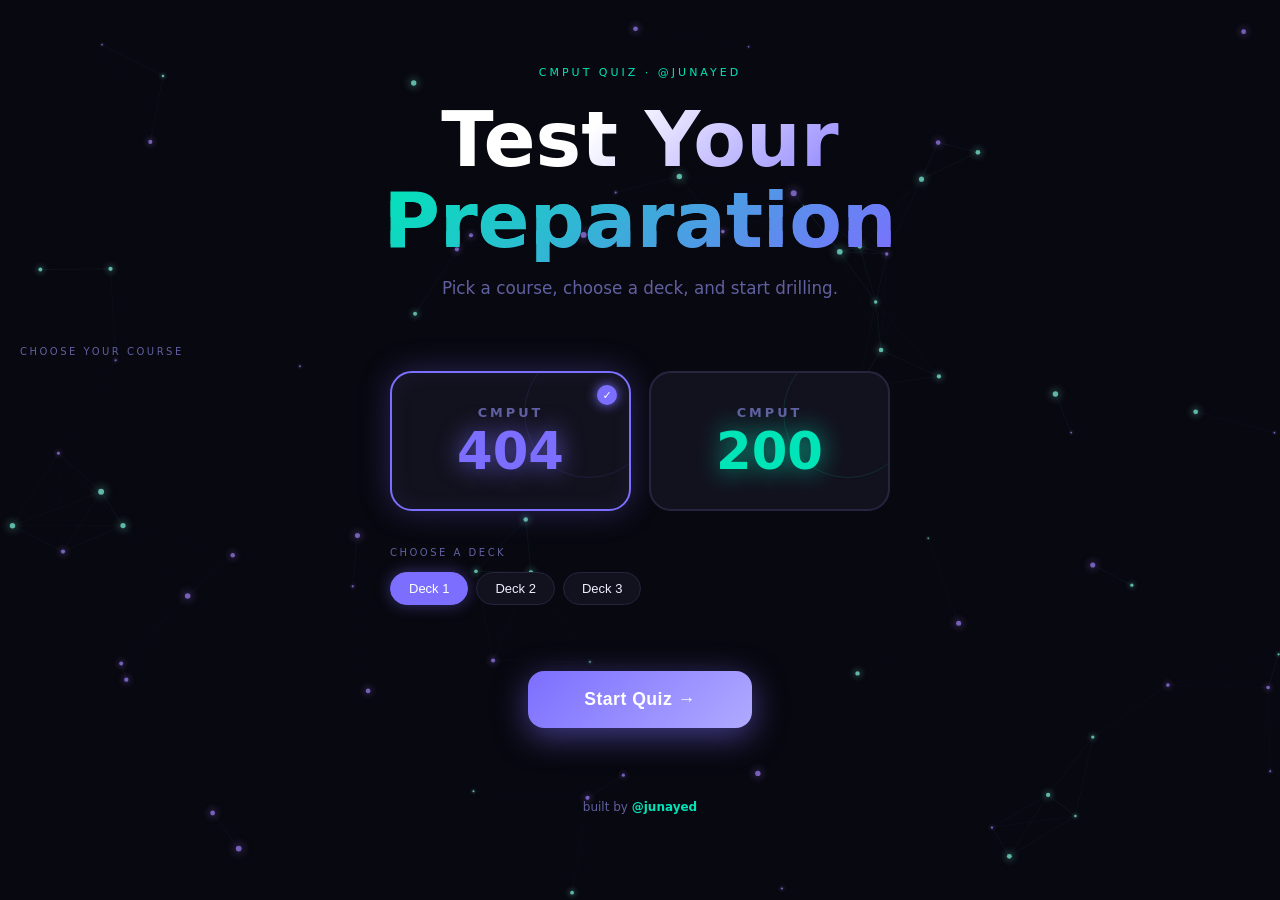
==== commit 012ac09c: "fix midterm: 23 questions, restore image_url for q8 & q19" ====
--- a/index.html
+++ b/index.html
@@ -438,7 +438,7 @@
         <div class="shine"></div>
         <div class="cat-icon">◇</div>
         <div class="cat-label">Midterm</div>
-        <div class="cat-sub">13 questions</div>
+        <div class="cat-sub">23 questions</div>
       </div>
       <div class="cat-card" data-cat="final" onclick="selectCategory('final')">
         <div class="shine"></div>
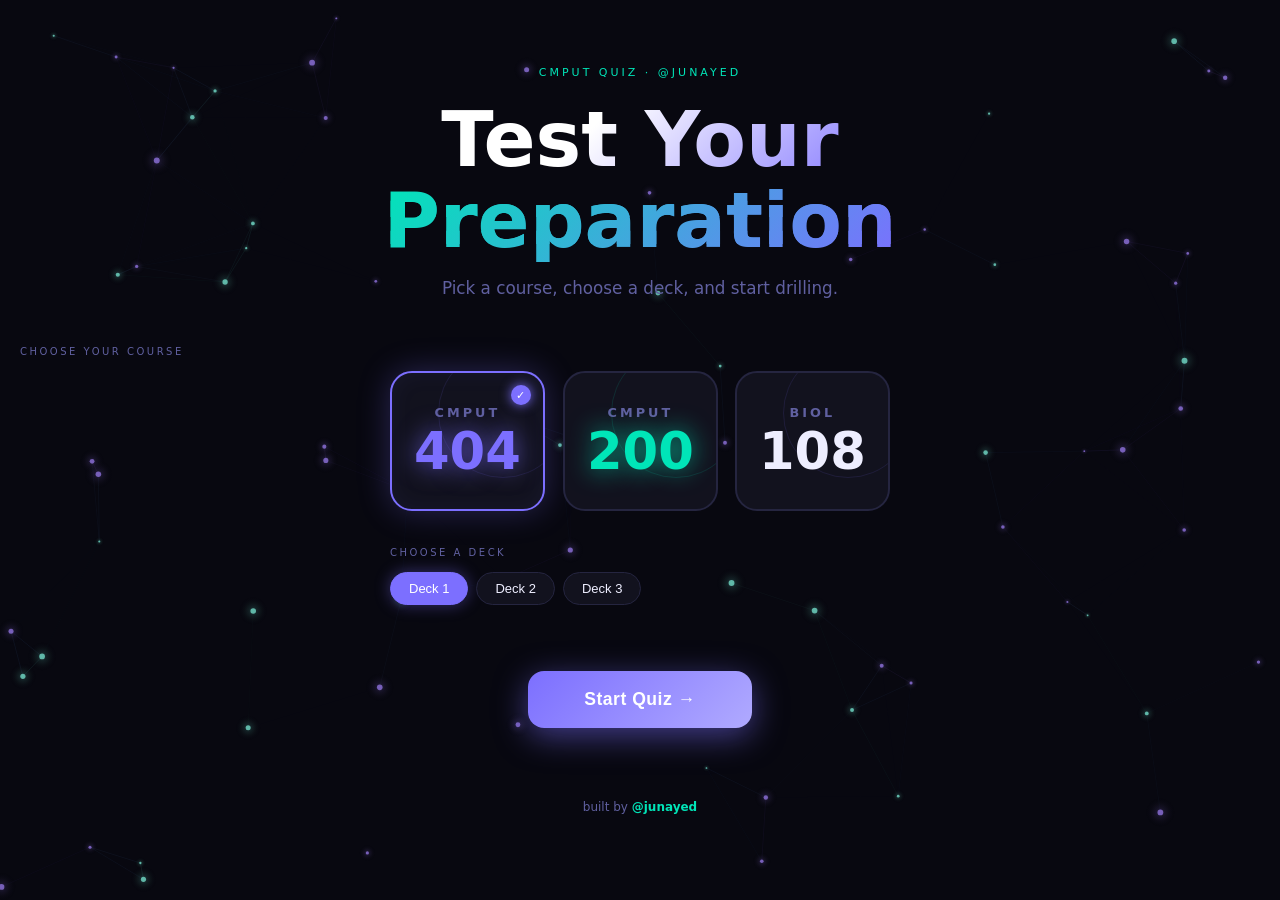
==== commit 0adbc88a: "Add BIOL 108 course with Quiz 1 and Quiz 2 decks Quiz 1 covers topics 1-3 (17 questions, incl. Q10 p" ====
--- a/index.html
+++ b/index.html
@@ -421,6 +421,10 @@
     <div class="course-card" data-course="200" onclick="selectCourse('200')">
       <div class="shine"></div><div class="c-check"></div>
       <div class="c-num">CMPUT</div><div class="c-course-num">200</div>
+    </div>
+    <div class="course-card" data-course="biol108" onclick="selectCourse('biol108')">
+      <div class="shine"></div><div class="c-check"></div>
+      <div class="c-num">BIOL</div><div class="c-course-num">108</div>
     </div>
   </div>
 
@@ -659,6 +663,10 @@
   {value:'2',label:'Deck 2'},
   {value:'3',label:'Deck 3'},
 ];
+const DECKS_BIOL108 = [
+  {value:'quiz1',label:'Quiz 1 (Topics 1-3)'},
+  {value:'quiz2',label:'Quiz 2 (Topics 4-7)'},
+];
 
 let activeCourse   = '404';
 let activeCategory = null;   // 'sessions' | 'midterm' | 'final'
@@ -690,6 +698,15 @@
     document.getElementById('deckStepLabel').textContent='Choose a deck';
     renderChips(DECKS_404,'var(--accent)');
     activeDeck=DECKS_404[0].value;
+    showPanel('deckStep');
+    setStartEnabled(true);
+  } else if(course==='biol108'){
+    activeFolder='biol108';
+    hidePanel('catStep');
+    hidePanel('timer-notice');
+    document.getElementById('deckStepLabel').textContent='Choose a quiz';
+    renderChips(DECKS_BIOL108,'var(--accent)');
+    activeDeck=DECKS_BIOL108[0].value;
     showPanel('deckStep');
     setStartEnabled(true);
   } else {
@@ -803,7 +820,7 @@
     current=0; answers={};
 
     // header labels
-    let courseLabel = activeCourse==='404' ? 'Cmput 404' : 'Cmput 200';
+    let courseLabel = activeCourse==='404' ? 'Cmput 404' : activeCourse==='biol108' ? 'Biol 108' : 'Cmput 200';
     let deckLabel = activeDeck;
     if(activeCategory==='sessions'){
       const found=SESSIONS.find(d=>d.value===activeDeck);
@@ -813,6 +830,9 @@
     } else if(activeCategory==='final'){
       const found=FINAL_SETS.find(d=>d.value===activeDeck);
       deckLabel='Final · '+(found?found.label:activeDeck);
+    } else if(activeCourse==='biol108'){
+      const found=DECKS_BIOL108.find(d=>d.value===activeDeck);
+      deckLabel=found?found.label:activeDeck;
     } else {
       const found=DECKS_404.find(d=>d.value===activeDeck);
       deckLabel=found?found.label:activeDeck;
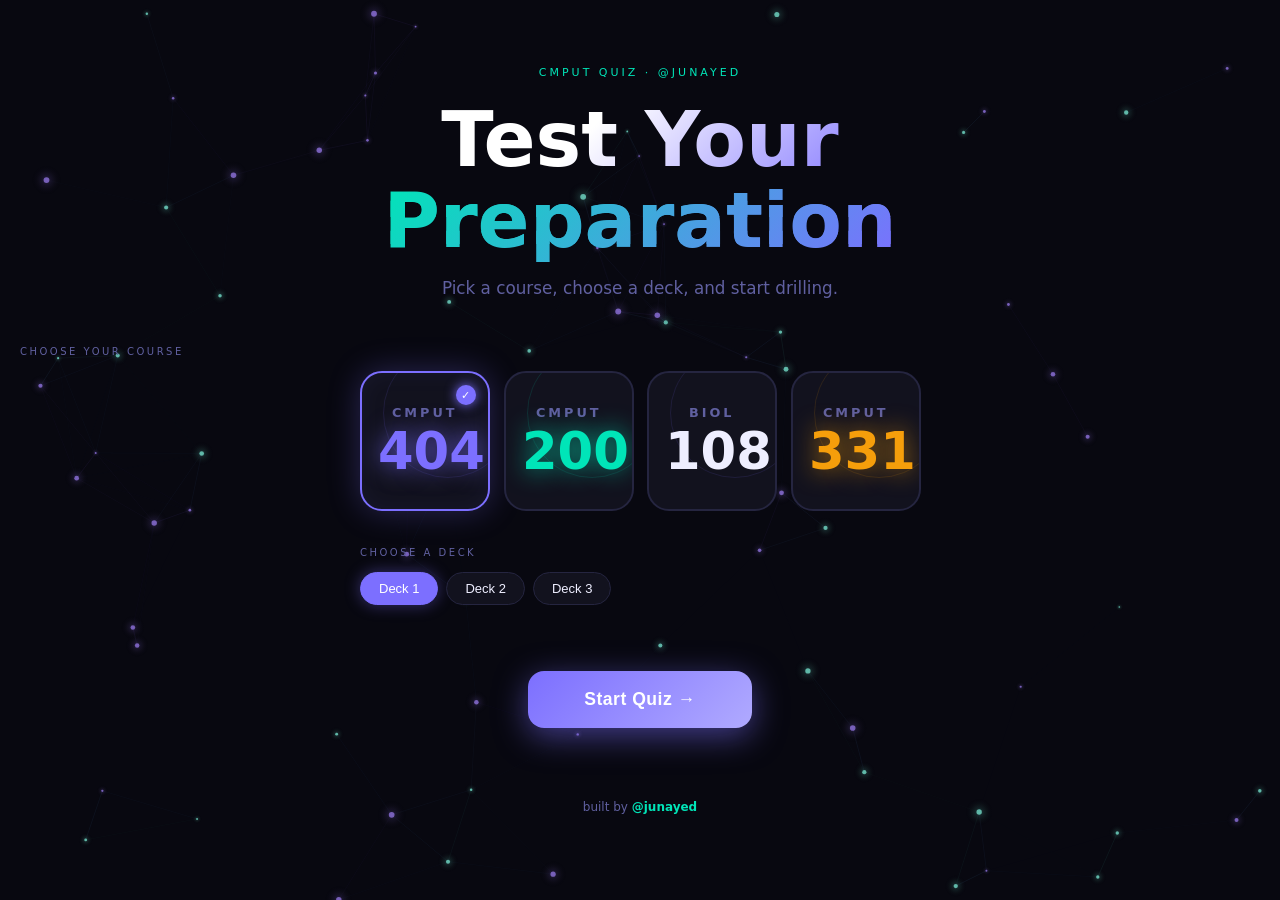
==== commit aeb4ebcf: "Add CMPUT 331 course with timed attempts and access gate" ====
--- a/index.html
+++ b/index.html
@@ -98,16 +98,16 @@
   font-size: 10px; color: var(--muted);
   text-transform: uppercase; letter-spacing: 2.5px;
   margin-bottom: 14px;
-  align-self: flex-start; max-width: 500px; width: 100%;
+  align-self: flex-start; max-width: 560px; width: 100%;
 }
 
 /* ── course cards ── */
 .course-cards {
-  display: flex; gap: 18px; margin-bottom: 36px;
-  justify-content: center; width: 100%; max-width: 500px;
+  display: flex; gap: 14px; margin-bottom: 36px; flex-wrap: wrap;
+  justify-content: center; width: 100%; max-width: 560px;
 }
 .course-card {
-  flex:1; min-width:150px; padding:32px 20px;
+  flex:1; min-width:120px; padding:32px 16px;
   background:var(--surface); border:2px solid var(--border);
   border-radius:22px; cursor:pointer; text-align:center;
   position:relative; overflow:hidden; will-change:transform;
@@ -139,6 +139,7 @@
   z-index:2; box-shadow:0 0 12px var(--accent);
 }
 .course-card[data-course="200"] .c-check{background:var(--accent2);box-shadow:0 0 12px var(--accent2)}
+.course-card[data-course="331"] .c-check{background:var(--amber);box-shadow:0 0 12px var(--amber)}
 .course-card.active .c-check{display:flex}
 .c-check::after{content:'✓';font-size:11px;color:#fff;font-weight:900}
 .c-num{font-size:.8rem;font-weight:800;letter-spacing:3px;color:var(--muted);margin-bottom:6px;position:relative;z-index:1}
@@ -146,10 +147,16 @@
 .course-card:hover .c-course-num{transform:scale(1.08)}
 .course-card[data-course="404"] .c-course-num{color:var(--accent);text-shadow:0 0 24px rgba(124,111,255,.7)}
 .course-card[data-course="200"] .c-course-num{color:var(--accent2);text-shadow:0 0 24px rgba(0,229,184,.7)}
+.course-card[data-course="331"] .c-course-num{color:var(--amber);text-shadow:0 0 24px rgba(245,158,11,.7)}
+.course-card[data-course="331"]::before { border-color:rgba(245,158,11,.12); }
+.course-card[data-course="331"].active {
+  border-color:var(--amber);
+  box-shadow:0 0 32px rgba(245,158,11,.28),inset 0 0 24px rgba(245,158,11,.06);
+}
 
 /* ── step panels (animated in/out) ── */
 .step-panel {
-  width: 100%; max-width: 500px;
+  width: 100%; max-width: 560px;
   transition: opacity .25s ease, transform .25s ease;
 }
 .step-panel.hidden {
@@ -212,7 +219,7 @@
   padding:12px 18px; background:rgba(255,77,109,.1);
   border:1.5px solid rgba(255,77,109,.35); border-radius:12px;
   margin-bottom:20px; font-size:.88rem; color:#ff8099;
-  width:100%; max-width:500px;
+  width:100%; max-width:560px;
 }
 #timer-notice .tn-icon{font-size:1.2rem}
 #timer-notice strong{color:var(--coral)}
@@ -291,6 +298,23 @@
   box-shadow:0 0 10px var(--accent2),0 0 20px var(--accent2);
 }
 
+/* time bar (elapsed / remaining) — CMPUT 331 timed attempts */
+.time-bar-wrap{display:none;margin-bottom:22px}
+.time-bar-track{
+  height:10px;background:var(--surface2);border-radius:999px;
+  overflow:hidden;position:relative;border:1px solid var(--border);
+}
+.time-bar-fill{
+  height:100%;width:0%;background:linear-gradient(90deg,var(--accent2),var(--accent));
+  border-radius:999px;transition:width 1s linear,background .4s;
+}
+.time-bar-wrap.warning .time-bar-fill{background:linear-gradient(90deg,var(--amber),var(--coral))}
+.time-bar-labels{
+  display:flex;justify-content:space-between;margin-top:6px;
+  font-size:11px;color:var(--muted);letter-spacing:.3px;
+}
+.time-bar-labels strong{color:var(--text);font-weight:700}
+
 /* stat cards */
 .stats-row{display:grid;grid-template-columns:repeat(4,1fr);gap:10px;margin-bottom:22px}
 .stat-card{
@@ -379,6 +403,46 @@
 }
 #timesup button:hover{transform:translateY(-3px)}
 
+/* auth gate overlay */
+#authOverlay{
+  position:fixed;inset:0;z-index:950;
+  background:rgba(8,8,16,.92);backdrop-filter:blur(8px);
+  display:none;align-items:center;justify-content:center;
+  padding:20px;
+}
+.auth-box{
+  width:100%;max-width:380px;background:var(--surface);
+  border:1.5px solid var(--border);border-radius:20px;
+  padding:32px 28px;position:relative;
+}
+.auth-box h2{font-size:1.4rem;font-weight:900;margin-bottom:6px}
+.auth-box .auth-sub{font-size:.85rem;color:var(--muted);margin-bottom:22px}
+.auth-field{margin-bottom:14px}
+.auth-field label{display:block;font-size:11px;color:var(--muted);text-transform:uppercase;letter-spacing:1.2px;margin-bottom:6px}
+.auth-field input{
+  width:100%;padding:13px 14px;border-radius:10px;
+  border:1.5px solid var(--border);background:var(--surface2);
+  color:var(--text);font-size:.95rem;outline:none;
+  transition:border-color .2s,box-shadow .2s;
+}
+.auth-field input:focus{border-color:var(--accent);box-shadow:0 0 0 3px rgba(124,111,255,.15)}
+.auth-error{
+  color:var(--coral);font-size:.82rem;min-height:18px;margin-bottom:8px;
+}
+.auth-actions{display:flex;gap:10px;margin-top:8px}
+.auth-actions button{
+  flex:1;padding:13px;border-radius:10px;font-size:.92rem;font-weight:700;cursor:pointer;
+  border:1.5px solid var(--border);background:transparent;color:var(--muted);transition:all .2s;
+}
+.auth-actions button.primary{
+  background:linear-gradient(135deg,var(--accent),#a09aff);border-color:var(--accent);color:#fff;
+}
+.auth-actions button:hover{transform:translateY(-2px)}
+.auth-close{
+  position:absolute;top:16px;right:18px;background:none;border:none;
+  color:var(--muted);font-size:1.3rem;cursor:pointer;line-height:1;
+}
+
 #overlay{
   position:fixed;inset:0;background:linear-gradient(135deg,var(--accent),#3d2ea0);
   z-index:500;transform:scaleY(0);transform-origin:bottom;pointer-events:none;
@@ -425,6 +489,10 @@
     <div class="course-card" data-course="biol108" onclick="selectCourse('biol108')">
       <div class="shine"></div><div class="c-check"></div>
       <div class="c-num">BIOL</div><div class="c-course-num">108</div>
+    </div>
+    <div class="course-card" data-course="331" onclick="selectCourse('331')">
+      <div class="shine"></div><div class="c-check"></div>
+      <div class="c-num">CMPUT</div><div class="c-course-num">331</div>
     </div>
   </div>
 
@@ -459,15 +527,21 @@
     <div class="deck-row" id="landingDecks"></div>
   </div>
 
-  <!-- Timer notice (finals only) -->
+  <!-- Step 2c: Attempt chips (CMPUT 331 only) -->
+  <div id="attemptStep" class="step-panel hidden">
+    <p class="section-label">Choose your attempt</p>
+    <div class="deck-row" id="landingAttempts"></div>
+  </div>
+
+  <!-- Timer notice (finals + CMPUT 331) -->
   <div id="timer-notice" class="step-panel hidden">
     <div id="timer-notice-inner" style="display:flex;align-items:center;gap:10px;padding:12px 18px;background:rgba(255,77,109,.1);border:1.5px solid rgba(255,77,109,.35);border-radius:12px;font-size:.88rem;color:#ff8099;width:100%">
       <span style="font-size:1.2rem">⏱</span>
-      <span>This is a <strong style="color:var(--coral)">timed exam</strong> — 1 hour 30 minutes. Timer starts when you begin and resets if you go home.</span>
+      <span id="timer-notice-text">This is a <strong style="color:var(--coral)">timed exam</strong> — 1 hour 30 minutes. Timer starts when you begin and resets if you go home.</span>
     </div>
   </div>
 
-  <button class="start-btn disabled" id="startBtn" onclick="startQuiz(event)">Start Quiz →</button>
+  <button class="start-btn disabled" id="startBtn" onclick="onStartClick()">Start Quiz →</button>
   <div class="footer-credit" style="margin-top:44px">built by <span>@junayed</span></div>
 </div>
 
@@ -483,6 +557,14 @@
   </div>
 
   <div class="wrap">
+    <div class="time-bar-wrap" id="timeBarWrap">
+      <div class="time-bar-track"><div class="time-bar-fill" id="timeBarFill"></div></div>
+      <div class="time-bar-labels">
+        <span>Elapsed <strong id="timeElapsedLabel">0:00</strong></span>
+        <span>Remaining <strong id="timeRemainingLabel">—</strong></span>
+      </div>
+    </div>
+
     <div class="prog-wrap">
       <span class="prog-label" id="progress">Q 1 / —</span>
       <div class="prog-track"><div class="prog-fill" id="progFill" style="width:0%"></div></div>
@@ -515,8 +597,30 @@
 <div id="timesup">
   <div class="tu-icon">⏰</div>
   <h2>Time's Up!</h2>
-  <p>Your 1h 30m final exam session has ended.</p>
+  <p id="timesup-text">Your 1h 30m final exam session has ended.</p>
   <button onclick="goHome()">← Go Home</button>
+</div>
+
+<!-- Auth gate overlay -->
+<div id="authOverlay">
+  <div class="auth-box">
+    <button class="auth-close" onclick="closeAuthModal()">&times;</button>
+    <h2>Access Required</h2>
+    <p class="auth-sub">Enter your name and the access password to start this set.</p>
+    <div class="auth-field">
+      <label for="authName">Your name</label>
+      <input type="text" id="authName" autocomplete="off" placeholder="e.g. Junayed">
+    </div>
+    <div class="auth-field">
+      <label for="authPass">Password</label>
+      <input type="password" id="authPass" autocomplete="off" placeholder="••••••••">
+    </div>
+    <div class="auth-error" id="authError"></div>
+    <div class="auth-actions">
+      <button onclick="closeAuthModal()">Cancel</button>
+      <button class="primary" onclick="submitAuth()">Continue →</button>
+    </div>
+  </div>
 </div>
 
 <script>
@@ -667,11 +771,23 @@
   {value:'quiz1',label:'Quiz 1 (Topics 1-3)'},
   {value:'quiz2',label:'Quiz 2 (Topics 4-7)'},
 ];
+const DECKS_331 = [
+  {value:'CMPUT331_Test1_MCQs_Part1',label:'Test 1 · Bank 1'},
+  {value:'CMPUT331_Test1_MCQs_Part2',label:'Test 1 · Bank 2'},
+  {value:'CMPUT331_Test1_MCQs_Part3',label:'Test 1 · Bank 3'},
+  {value:'chapter1-1',               label:'Chapter 1 Quiz'},
+];
+const ATTEMPTS_331 = [
+  {value:1, label:'Attempt 1 · 120 min', minutes:120},
+  {value:2, label:'Attempt 2 · 96 min',  minutes:96},
+  {value:3, label:'Attempt 3 · 90 min',  minutes:90},
+];
 
 let activeCourse   = '404';
 let activeCategory = null;   // 'sessions' | 'midterm' | 'final'
 let activeDeck     = '1';
 let activeFolder   = '400';
+let activeAttempt  = 1;      // CMPUT 331 only: 1 | 2 | 3
 
 // ── SHOW / HIDE panels ──
 function showPanel(id){
@@ -694,6 +810,7 @@
   if(course==='404'){
     activeFolder='400';
     hidePanel('catStep');
+    hidePanel('attemptStep');
     hidePanel('timer-notice');
     document.getElementById('deckStepLabel').textContent='Choose a deck';
     renderChips(DECKS_404,'var(--accent)');
@@ -703,15 +820,30 @@
   } else if(course==='biol108'){
     activeFolder='biol108';
     hidePanel('catStep');
+    hidePanel('attemptStep');
     hidePanel('timer-notice');
     document.getElementById('deckStepLabel').textContent='Choose a quiz';
     renderChips(DECKS_BIOL108,'var(--accent)');
     activeDeck=DECKS_BIOL108[0].value;
     showPanel('deckStep');
     setStartEnabled(true);
+  } else if(course==='331'){
+    activeFolder='CMPUT331';
+    hidePanel('catStep');
+    document.getElementById('deckStepLabel').textContent='Choose a set';
+    renderChips(DECKS_331,'var(--amber)');
+    activeDeck=DECKS_331[0].value;
+    showPanel('deckStep');
+    renderAttemptChips();
+    activeAttempt=1;
+    showPanel('attemptStep');
+    updateNotice331();
+    showPanel('timer-notice');
+    setStartEnabled(true);
   } else {
     activeFolder='200';
     hidePanel('deckStep');
+    hidePanel('attemptStep');
     hidePanel('timer-notice');
     showPanel('catStep');
     setStartEnabled(false);
@@ -724,6 +856,7 @@
   document.querySelectorAll('.cat-card').forEach(c=>c.classList.toggle('active',c.dataset.cat===cat));
 
   hidePanel('timer-notice');
+  hidePanel('attemptStep');
   if(cat==='sessions'){
     document.getElementById('deckStepLabel').textContent='Choose a session';
     renderChips(SESSIONS,'var(--accent)');
@@ -739,9 +872,32 @@
     renderChips(FINAL_SETS,'var(--coral)');
     activeDeck=FINAL_SETS[0].value;
     showPanel('deckStep');
+    document.getElementById('timer-notice-text').innerHTML=
+      'This is a <strong style="color:var(--coral)">timed exam</strong> — 1 hour 30 minutes. Timer starts when you begin and resets if you go home.';
     showPanel('timer-notice');
     setStartEnabled(true);
   }
+}
+
+// ── ATTEMPT SELECTION (CMPUT 331) ──
+function renderAttemptChips(){
+  const row=document.getElementById('landingAttempts');
+  row.innerHTML=ATTEMPTS_331.map((a,i)=>
+    `<button class="deck-chip ${i===0?'active':''}" style="--chip-color:var(--amber)"
+      onclick="selectAttempt(${a.value},this)">${a.label}</button>`
+  ).join('');
+}
+function selectAttempt(val,el){
+  activeAttempt=val;
+  document.querySelectorAll('#landingAttempts .deck-chip').forEach(c=>c.classList.remove('active'));
+  el.classList.add('active');
+  updateNotice331();
+}
+function updateNotice331(){
+  const a=ATTEMPTS_331.find(a=>a.value===activeAttempt)||ATTEMPTS_331[0];
+  document.getElementById('timer-notice-text').innerHTML=
+    `This is <strong style="color:var(--coral)">${a.label}</strong> — ${a.minutes} minutes. `+
+    `Timer starts when you begin and resets if you go home.`;
 }
 
 // ── CHIP RENDERING ──
@@ -761,18 +917,34 @@
 // ── TIMER ──
 let timerInterval = null;
 let timeLeft = 0;
+let timeTotal = 0;
+let showTimeBar = false;
 const FINAL_SECONDS = 90 * 60;
 
-function startTimer(){
-  timeLeft = FINAL_SECONDS;
+function fmtClock(sec){
+  const h=Math.floor(sec/3600);
+  const m=Math.floor((sec%3600)/60);
+  const s=sec%60;
+  return `${h}:${String(m).padStart(2,'0')}:${String(s).padStart(2,'0')}`;
+}
+
+function startTimer(totalSeconds, withBar){
+  timeTotal = totalSeconds;
+  timeLeft = totalSeconds;
+  showTimeBar = !!withBar;
   const display = document.getElementById('timerDisplay');
   display.style.display = 'block';
   display.classList.remove('warning');
+  document.getElementById('timeBarWrap').style.display = showTimeBar ? 'block' : 'none';
+  document.getElementById('timeBarWrap').classList.remove('warning');
   updateTimerDisplay();
   timerInterval = setInterval(()=>{
     timeLeft--;
     updateTimerDisplay();
-    if(timeLeft <= 5*60) display.classList.add('warning');
+    if(timeLeft <= 5*60){
+      display.classList.add('warning');
+      document.getElementById('timeBarWrap').classList.add('warning');
+    }
     if(timeLeft <= 0){
       clearInterval(timerInterval); timerInterval=null;
       document.getElementById('timesup').style.display='flex';
@@ -784,15 +956,20 @@
   if(timerInterval){ clearInterval(timerInterval); timerInterval=null; }
   document.getElementById('timerDisplay').style.display='none';
   document.getElementById('timerDisplay').classList.remove('warning');
+  document.getElementById('timeBarWrap').style.display='none';
+  document.getElementById('timeBarWrap').classList.remove('warning');
   document.getElementById('timesup').style.display='none';
 }
 
 function updateTimerDisplay(){
-  const h=Math.floor(timeLeft/3600);
-  const m=Math.floor((timeLeft%3600)/60);
-  const s=timeLeft%60;
-  document.getElementById('timerDisplay').textContent=
-    `${h}:${String(m).padStart(2,'0')}:${String(s).padStart(2,'0')}`;
+  document.getElementById('timerDisplay').textContent = fmtClock(timeLeft);
+  if(showTimeBar){
+    const elapsed = timeTotal - timeLeft;
+    const pct = timeTotal>0 ? Math.min(100, (elapsed/timeTotal)*100) : 0;
+    document.getElementById('timeBarFill').style.width = pct+'%';
+    document.getElementById('timeElapsedLabel').textContent = fmtClock(elapsed);
+    document.getElementById('timeRemainingLabel').textContent = fmtClock(timeLeft);
+  }
 }
 
 // ── WIPE TRANSITION ──
@@ -810,17 +987,87 @@
 // ── START QUIZ ──
 let current=0, questions=[], answers={};
 
+// ── ACCESS GATE ──
+// Password is stored as a SHA-256 hash, never in plaintext, so it isn't
+// readable just by browsing this file on GitHub. NOTE: this is a static
+// site with no server — anyone who opens devtools on the *live* page can
+// still find this hash and brute-force an 8-digit numeric password in
+// well under a second. Treat this as a soft gate to keep casual visitors
+// out, not as real access control.
+const AUTH_PASS_HASH = '7ee3252727a279061073ac3f1b33fd0b46320e32597e95d62814aa7545469137';
+
+async function sha256Hex(str){
+  const buf = await crypto.subtle.digest('SHA-256', new TextEncoder().encode(str));
+  return Array.from(new Uint8Array(buf)).map(b=>b.toString(16).padStart(2,'0')).join('');
+}
+
+function onStartClick(){
+  if(document.getElementById('startBtn').classList.contains('disabled'))return;
+  if(sessionStorage.getItem('quizAuthed')==='1'){
+    startQuiz();
+  } else {
+    openAuthModal();
+  }
+}
+
+function openAuthModal(){
+  document.getElementById('authError').textContent='';
+  document.getElementById('authPass').value='';
+  const nameEl=document.getElementById('authName');
+  nameEl.value = sessionStorage.getItem('quizName') || '';
+  document.getElementById('authOverlay').style.display='flex';
+  setTimeout(()=>nameEl.focus(),50);
+}
+function closeAuthModal(){
+  document.getElementById('authOverlay').style.display='none';
+}
+async function submitAuth(){
+  const name=document.getElementById('authName').value.trim();
+  const pass=document.getElementById('authPass').value;
+  const err=document.getElementById('authError');
+  if(!name){ err.textContent='Enter your name.'; return; }
+  if(!pass){ err.textContent='Enter the password.'; return; }
+  const hash=await sha256Hex(pass);
+  if(hash!==AUTH_PASS_HASH){
+    err.textContent='Incorrect password.';
+    document.getElementById('authPass').value='';
+    document.getElementById('authPass').focus();
+    return;
+  }
+  sessionStorage.setItem('quizAuthed','1');
+  sessionStorage.setItem('quizName',name);
+  closeAuthModal();
+  startQuiz();
+}
+document.getElementById('authPass').addEventListener('keydown',e=>{
+  if(e.key==='Enter') submitAuth();
+});
+document.getElementById('authName').addEventListener('keydown',e=>{
+  if(e.key==='Enter') document.getElementById('authPass').focus();
+});
+
 async function startQuiz(e){
   if(document.getElementById('startBtn').classList.contains('disabled'))return;
   try{
     const res=await fetch(`./${activeFolder}/${activeDeck}.json`);
     if(!res.ok) throw new Error('HTTP '+res.status);
     const data=await res.json();
-    questions=data.map(q=>({question:q.question,options:q.options,answer:q.answer,image_url:q.image_url||null}));
+
+    if(activeCourse==='331'){
+      // {questions:[{question, options:{A..E}, correct_answer:'A'}]}
+      questions=data.questions.map(q=>({
+        question:q.question,
+        options:Object.values(q.options),
+        answer:q.options[q.correct_answer],
+        image_url:null
+      }));
+    } else {
+      questions=data.map(q=>({question:q.question,options:q.options,answer:q.answer,image_url:q.image_url||null}));
+    }
     current=0; answers={};
 
     // header labels
-    let courseLabel = activeCourse==='404' ? 'Cmput 404' : activeCourse==='biol108' ? 'Biol 108' : 'Cmput 200';
+    let courseLabel = activeCourse==='404' ? 'Cmput 404' : activeCourse==='biol108' ? 'Biol 108' : activeCourse==='331' ? 'Cmput 331' : 'Cmput 200';
     let deckLabel = activeDeck;
     if(activeCategory==='sessions'){
       const found=SESSIONS.find(d=>d.value===activeDeck);
@@ -833,6 +1080,10 @@
     } else if(activeCourse==='biol108'){
       const found=DECKS_BIOL108.find(d=>d.value===activeDeck);
       deckLabel=found?found.label:activeDeck;
+    } else if(activeCourse==='331'){
+      const found=DECKS_331.find(d=>d.value===activeDeck);
+      const attempt=ATTEMPTS_331.find(a=>a.value===activeAttempt);
+      deckLabel=(found?found.label:activeDeck)+' — '+(attempt?attempt.label:'Attempt '+activeAttempt);
     } else {
       const found=DECKS_404.find(d=>d.value===activeDeck);
       deckLabel=found?found.label:activeDeck;
@@ -844,7 +1095,16 @@
       document.getElementById('landing').style.display='none';
       document.getElementById('quiz').style.display='block';
       window.scrollTo(0,0);
-      if(activeCategory==='final') startTimer(); else stopTimer();
+      if(activeCategory==='final'){
+        document.getElementById('timesup-text').textContent='Your 1h 30m final exam session has ended.';
+        startTimer(FINAL_SECONDS, false);
+      } else if(activeCourse==='331'){
+        const attempt=ATTEMPTS_331.find(a=>a.value===activeAttempt)||ATTEMPTS_331[0];
+        document.getElementById('timesup-text').textContent=`Your ${attempt.minutes}-minute attempt has ended.`;
+        startTimer(attempt.minutes*60, true);
+      } else {
+        stopTimer();
+      }
       render();
     });
   } catch(err){
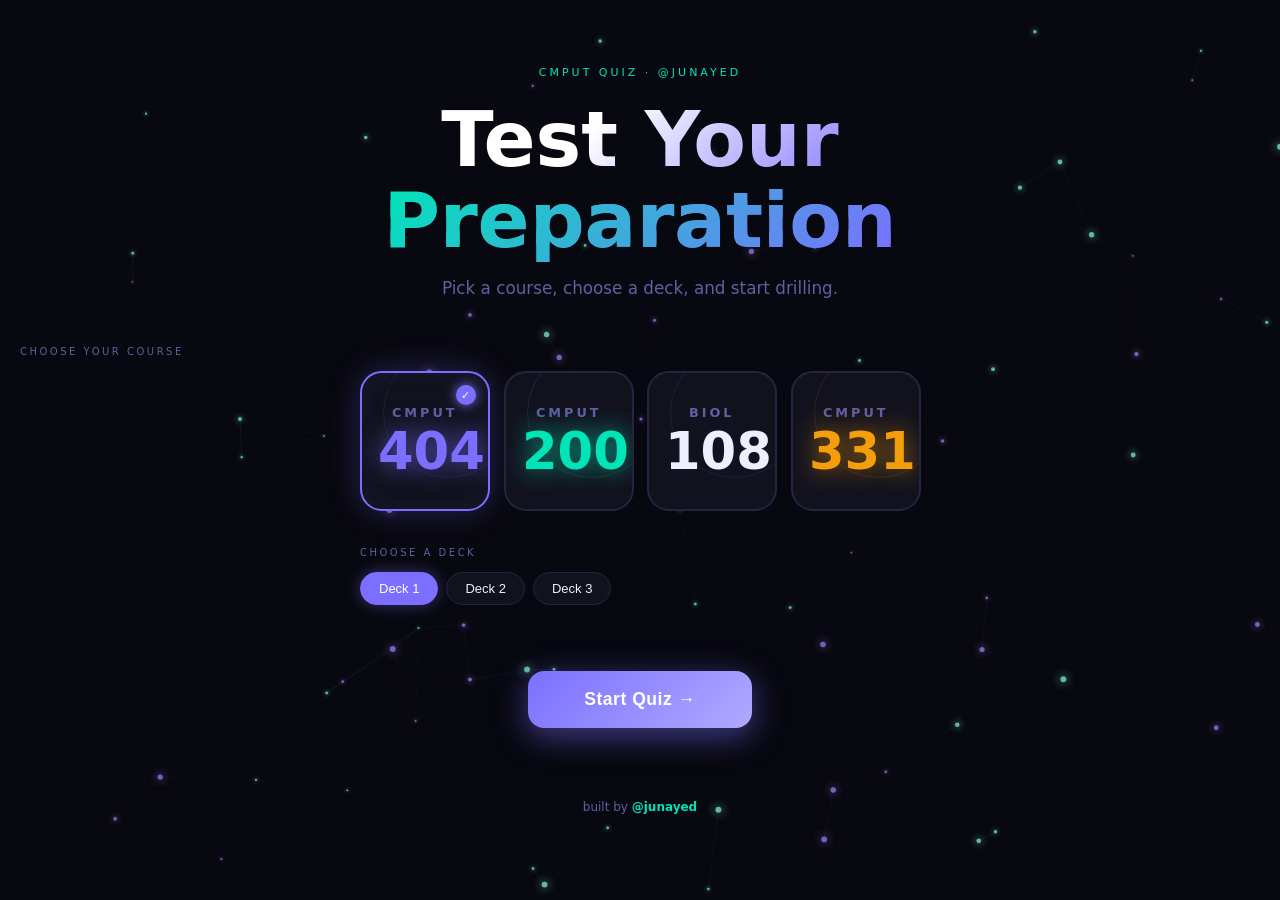
==== commit 06fdae38: "Update" ====
--- a/index.html
+++ b/index.html
@@ -241,6 +241,8 @@
 .start-btn:hover{transform:translateY(-4px) scale(1.03)}
 .start-btn:active{transform:scale(.97)}
 .start-btn.disabled{opacity:.4;cursor:not-allowed;animation:none;transform:none!important}
+.lab-launch{display:none;background:linear-gradient(135deg,#39754f,#8dbb73);box-shadow:0 8px 32px rgba(57,117,79,.4)}
+.lab-launch.visible{display:inline-block}
 
 .ripple{
   position:absolute;border-radius:50%;transform:scale(0);
@@ -525,6 +527,7 @@
   <div id="deckStep" class="step-panel">
     <p class="section-label" id="deckStepLabel">Choose a deck</p>
     <div class="deck-row" id="landingDecks"></div>
+    <button class="start-btn lab-launch" id="openLabBtn" onclick="openLabExam()">Open Microscopy Lab Exam →</button>
   </div>
 
   <!-- Step 2c: Attempt chips (CMPUT 331 only) -->
@@ -805,6 +808,7 @@
 // ── COURSE SELECTION ──
 function selectCourse(course){
   activeCourse=course; activeCategory=null;
+  document.getElementById('openLabBtn').classList.toggle('visible',course==='biol108');
   document.querySelectorAll('.course-card').forEach(c=>c.classList.toggle('active',c.dataset.course===course));
 
   if(course==='404'){
@@ -908,6 +912,12 @@
       onclick="selectDeck('${d.value}',this,'${chipColor}')">${d.label}</button>`
   ).join('');
 }
+function openLabExam(){
+  activeCourse='biol108';
+  activeDeck='lab';
+  onStartClick();
+}
+
 function selectDeck(val,el,chipColor){
   activeDeck=val;
   document.querySelectorAll('.deck-chip').forEach(c=>c.classList.remove('active'));
@@ -1048,6 +1058,10 @@
 
 async function startQuiz(e){
   if(document.getElementById('startBtn').classList.contains('disabled'))return;
+  if(activeCourse==='biol108' && activeDeck==='lab'){
+    window.location.href='./biol108/lab/index.html';
+    return;
+  }
   try{
     const res=await fetch(`./${activeFolder}/${activeDeck}.json`);
     if(!res.ok) throw new Error('HTTP '+res.status);
